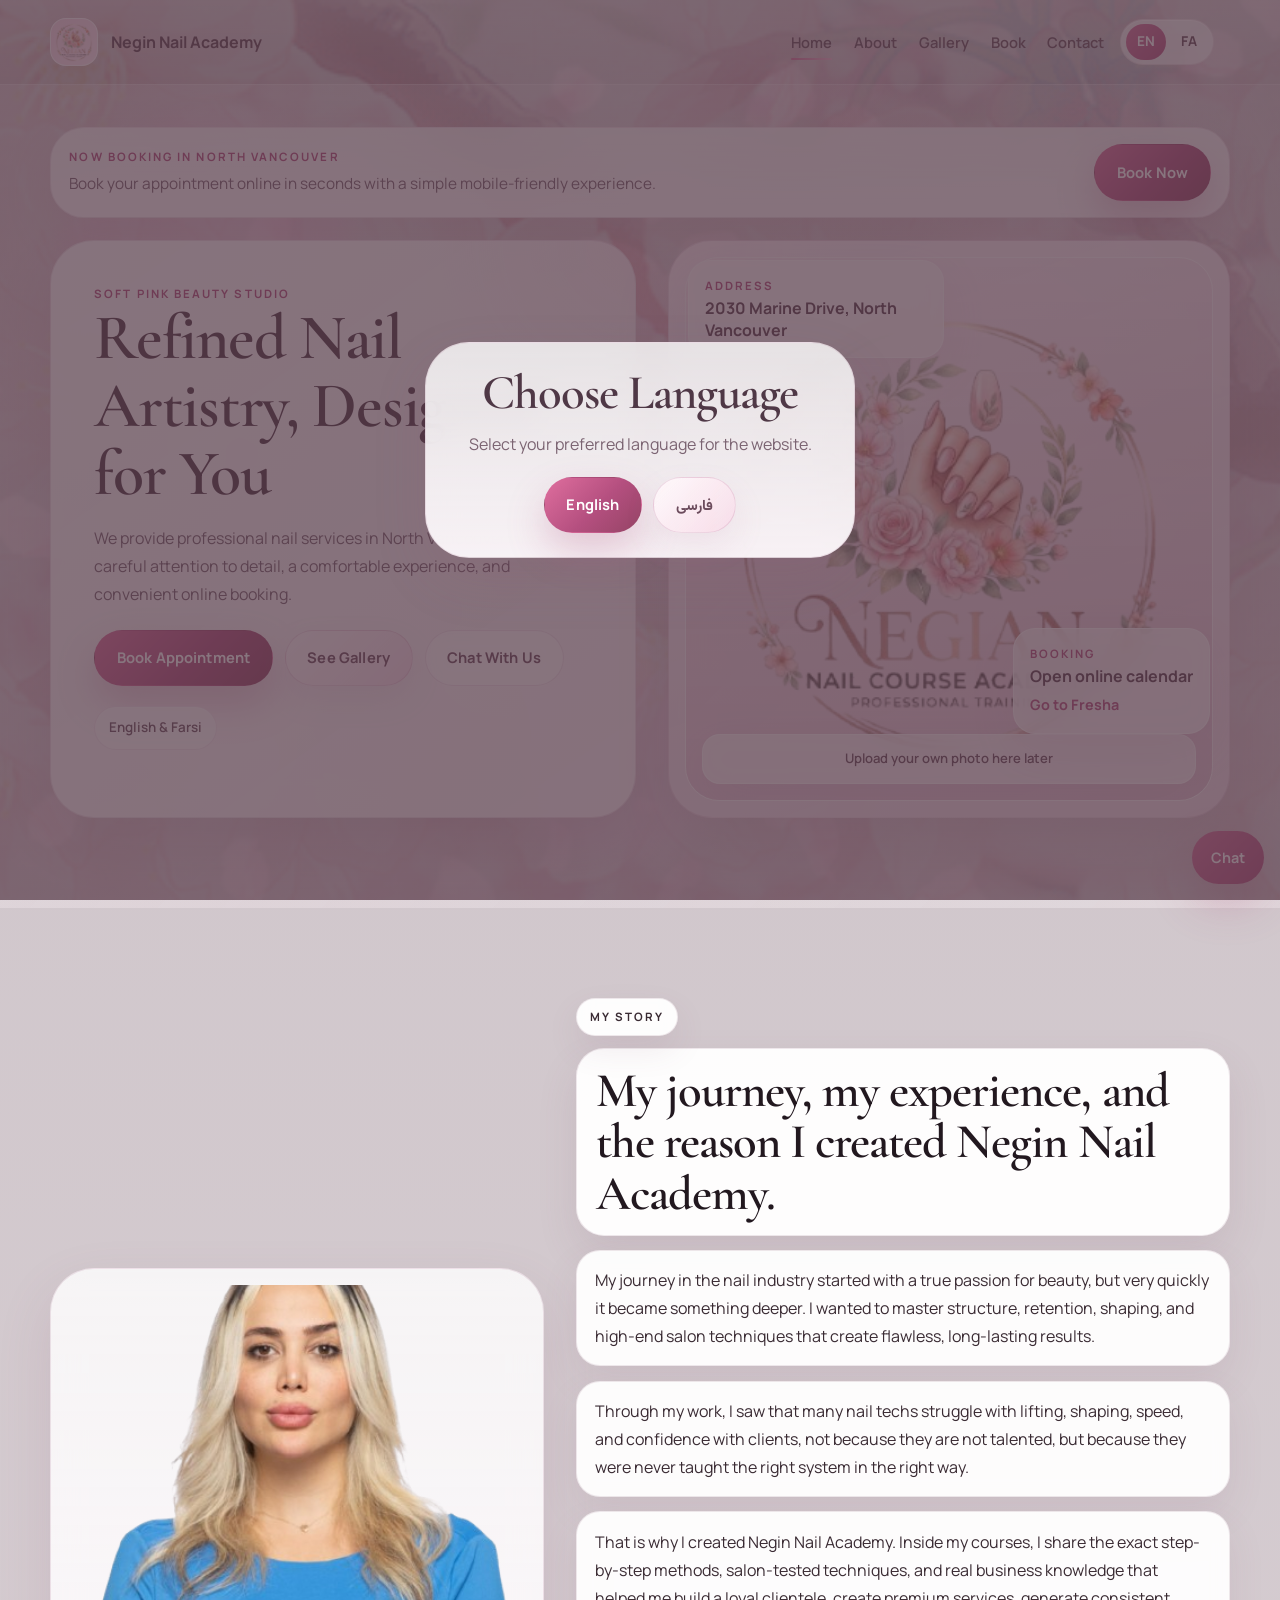
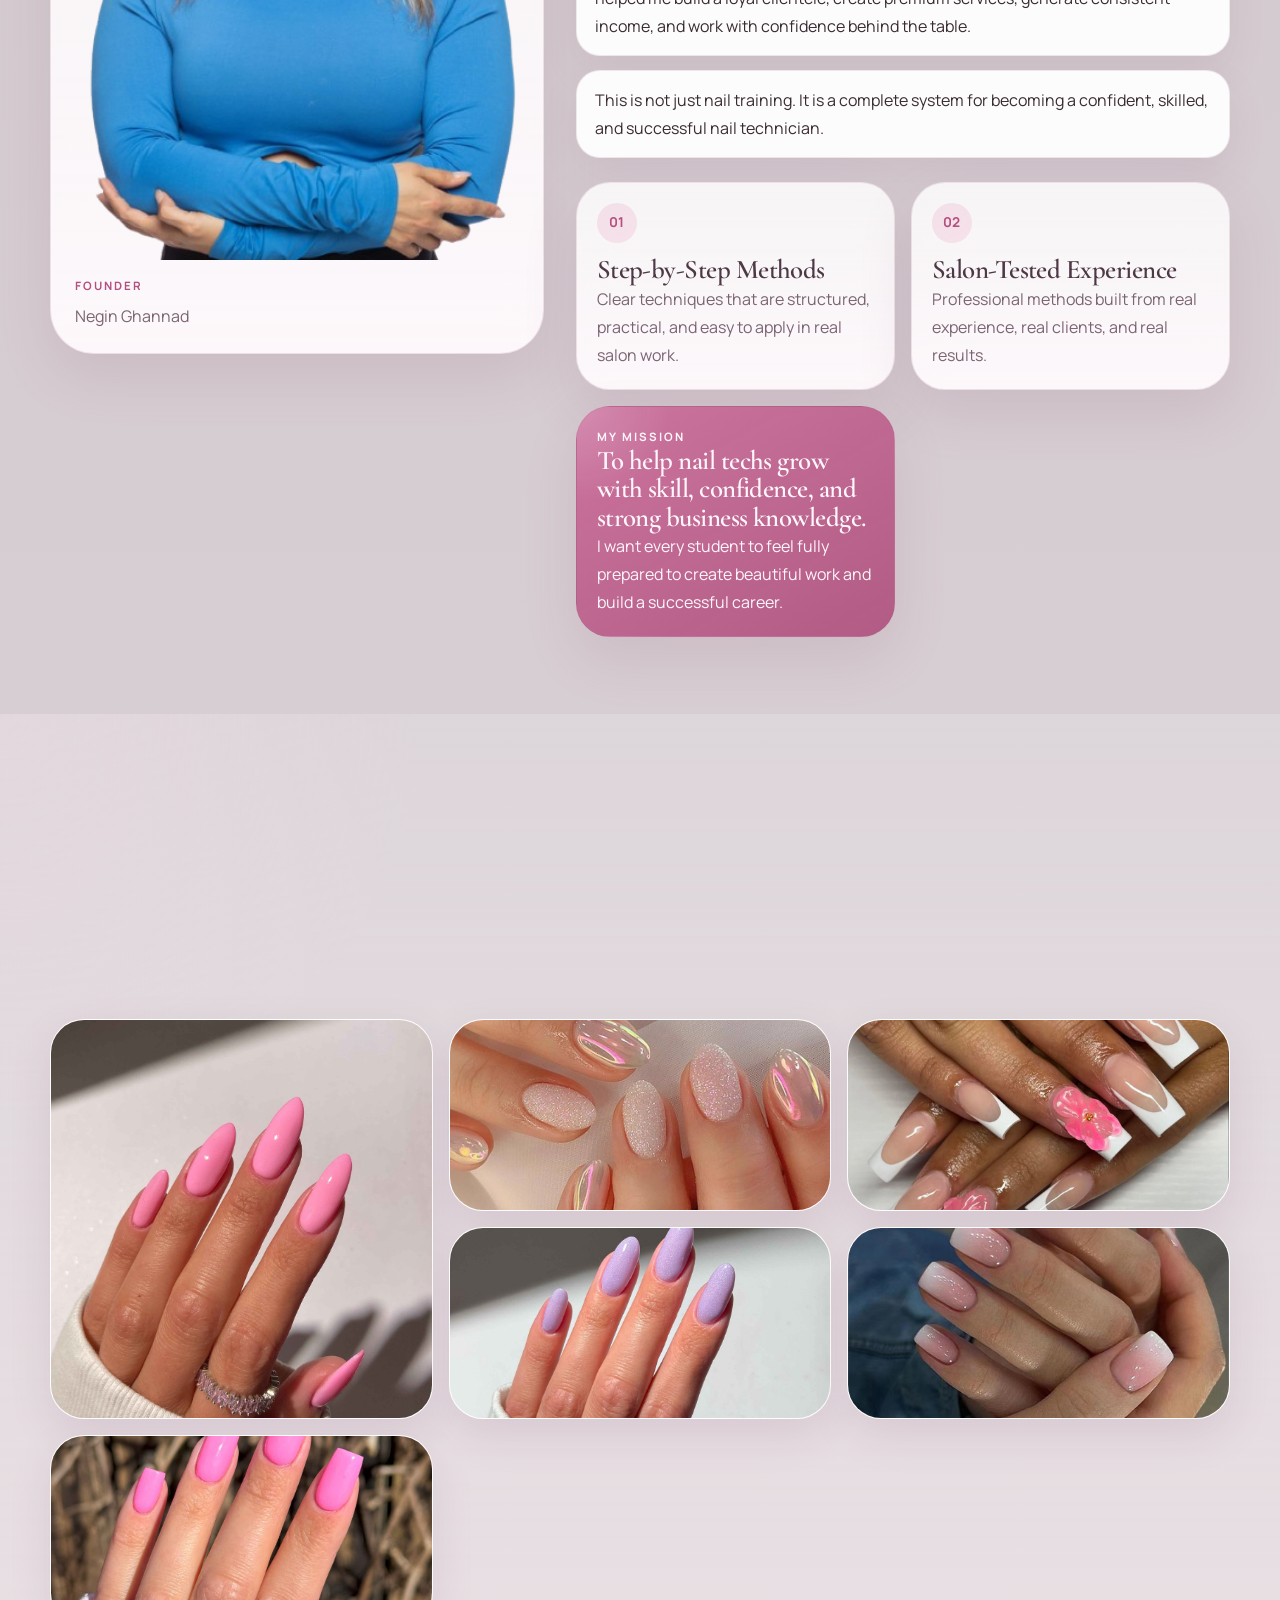
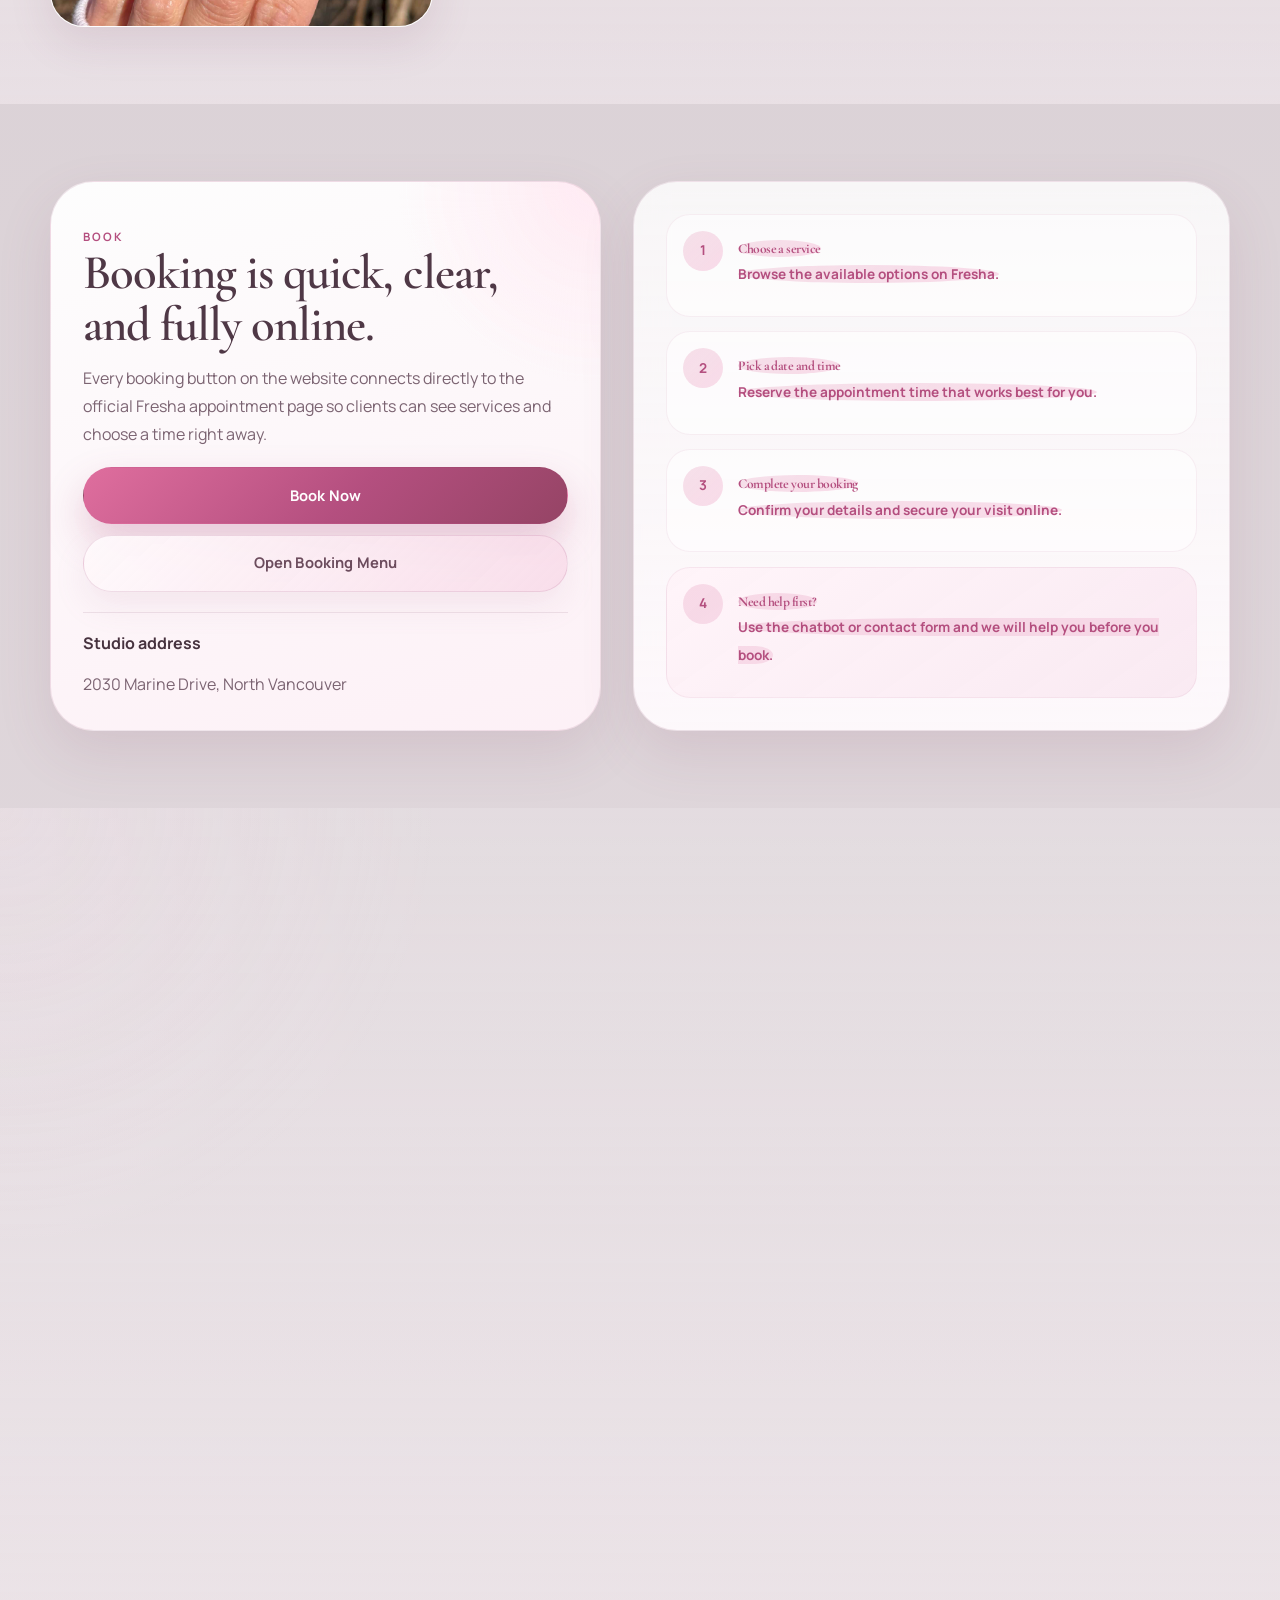
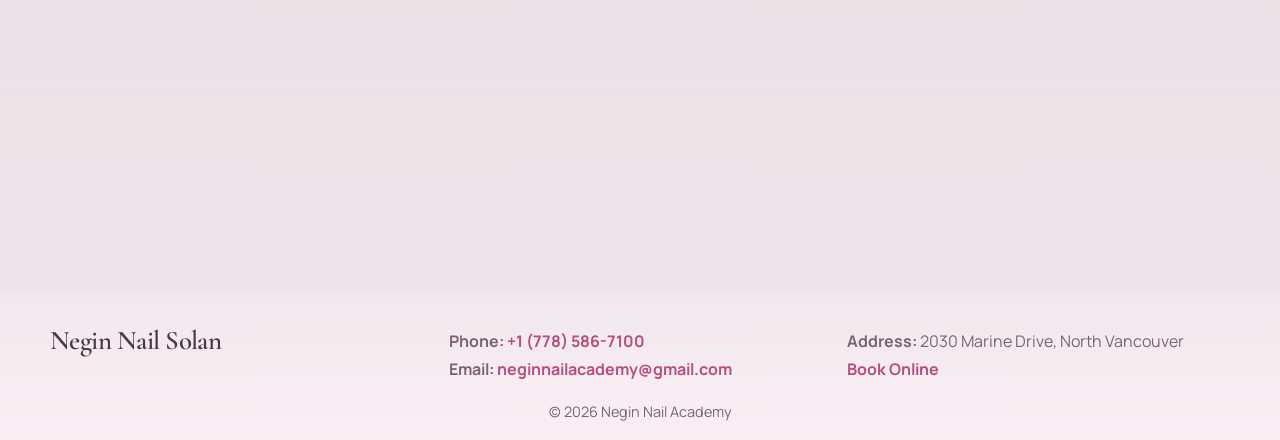
==== index.html @ 124faa85 "Initial website upload" ====
<!DOCTYPE html>
<html lang="en" dir="ltr">
<head>
  <meta charset="UTF-8">
  <meta name="viewport" content="width=device-width, initial-scale=1.0">
  <title>Negin Nail Academy | Nail Salon in North Vancouver</title>
  <meta name="description" content="Negin Nail Academy is a bilingual nail salon in North Vancouver offering nail appointments, online booking, gallery, contact details, and support in English and Farsi.">
  <meta name="keywords" content="Negin Nail Academy, Negin Nail Center, nail salon North Vancouver, nail salon Vancouver, nails North Vancouver, nail academy Vancouver, manicure North Vancouver, pedicure North Vancouver">
  <meta name="robots" content="index,follow,max-image-preview:large,max-snippet:-1,max-video-preview:-1">
  <meta name="author" content="Negin Nail Academy">
  <meta name="geo.region" content="CA-BC">
  <meta name="geo.placename" content="North Vancouver">
  <meta property="og:type" content="website">
  <meta property="og:title" content="Negin Nail Academy | Nail Salon in North Vancouver">
  <meta property="og:description" content="Modern bilingual nail appointments in North Vancouver with easy online booking, gallery previews, and direct contact.">
  <meta property="og:locale" content="en_CA">
  <meta property="og:site_name" content="Negin Nail Academy">
  <meta property="og:image" content="assets/images/logo.jpg">
  <meta property="og:image:alt" content="Negin Nail Academy logo">
  <meta name="twitter:card" content="summary_large_image">
  <meta name="twitter:title" content="Negin Nail Academy | Nail Salon in North Vancouver">
  <meta name="twitter:description" content="Book nail appointments at Negin Nail Academy in North Vancouver with bilingual English and Farsi support.">
  <meta name="twitter:image" content="assets/images/logo.jpg">
  <meta name="twitter:image:alt" content="Negin Nail Academy logo">
  <link rel="icon" href="assets/svg/logo-negin.svg" type="image/svg+xml">
  <link rel="apple-touch-icon" href="assets/images/logo.jpg">
  <link rel="alternate" hreflang="en" href="index.html">
  <link rel="alternate" hreflang="fa" href="index.html">
  <script type="application/ld+json">
    {
      "@context": "https://schema.org",
      "@graph": [
        {
          "@type": "Organization",
          "@id": "#organization",
          "name": "Negin Nail Academy",
          "alternateName": "Negin Nail Center",
          "url": "index.html",
          "logo": {
            "@type": "ImageObject",
            "url": "assets/images/logo.jpg"
          },
          "image": "assets/images/logo.jpg",
          "email": "neginnailacademy@gmail.com",
          "telephone": "+1-778-586-7100",
          "sameAs": [
            "https://www.fresha.com/a/negin-nail-center-north-vancouver-2030-marine-drive-brt5d7tx/all-offer?menu=true&share=true&pId=934444"
          ]
        },
        {
          "@type": "WebSite",
          "@id": "#website",
          "name": "Negin Nail Academy",
          "alternateName": "Negin Nail Center",
          "url": "index.html",
          "publisher": {
            "@id": "#organization"
          }
        },
        {
          "@type": "NailSalon",
          "@id": "#business",
          "name": "Negin Nail Academy",
          "alternateName": "Negin Nail Center",
          "description": "Bilingual nail salon in North Vancouver offering modern nail appointments, online booking, and support in English and Farsi.",
          "telephone": "+1-778-586-7100",
          "email": "neginnailacademy@gmail.com",
          "priceRange": "$$",
          "image": [
            "assets/images/logo.jpg",
            "assets/images/pink flower background.jpg"
          ],
          "logo": "assets/images/logo.jpg",
          "url": "index.html",
          "hasMap": "https://maps.google.com/?q=2030+Marine+Drive,+North+Vancouver",
          "sameAs": [
            "https://www.fresha.com/a/negin-nail-center-north-vancouver-2030-marine-drive-brt5d7tx/all-offer?menu=true&share=true&pId=934444"
          ],
          "address": {
            "@type": "PostalAddress",
            "streetAddress": "2030 Marine Drive",
            "addressLocality": "North Vancouver",
            "addressRegion": "BC",
            "addressCountry": "CA"
          },
          "areaServed": [
            "North Vancouver",
            "Vancouver",
            "West Vancouver"
          ],
          "availableLanguage": [
            "English",
            "Farsi"
          ]
        }
      ]
    }
  </script>
  <link rel="preconnect" href="https://fonts.googleapis.com">
  <link rel="preconnect" href="https://fonts.gstatic.com" crossorigin>
  <link href="https://fonts.googleapis.com/css2?family=Cormorant+Garamond:wght@500;600;700&family=Manrope:wght@400;500;600;700&family=Vazirmatn:wght@400;500;600;700&display=swap" rel="stylesheet">
  <link rel="stylesheet" href="css/style.css">
</head>
<body>
  <header class="site-header" id="top">
    <div class="container nav-wrap">
      <a class="brand" href="#home" aria-label="Negin Nail Academy Home">
        <img src="assets/images/logo no backgrouhd.png" alt="Negin Nail Academy logo" onerror="this.onerror=null;this.src='assets/svg/logo-negin.svg';">
        <span class="brand-text">Negin Nail Academy</span>
      </a>

      <button class="nav-toggle" type="button" aria-expanded="false" aria-controls="site-nav" aria-label="Toggle menu">
        <span></span><span></span><span></span>
      </button>

      <nav class="site-nav" id="site-nav" aria-label="Main navigation">
        <ul>
          <li><a href="#home"><span class="lang-en">Home</span><span class="lang-fa">خانه</span></a></li>
          <li><a href="#about"><span class="lang-en">About</span><span class="lang-fa">درباره ما</span></a></li>
          <li><a href="#gallery"><span class="lang-en">Gallery</span><span class="lang-fa">گالری</span></a></li>
          <li><a href="#book"><span class="lang-en">Book</span><span class="lang-fa">رزرو</span></a></li>
          <li><a href="#contact"><span class="lang-en">Contact</span><span class="lang-fa">تماس</span></a></li>
        </ul>
      </nav>

      <div class="lang-switcher" role="group" aria-label="Language switcher">
        <button class="lang-btn" type="button" data-lang-set="en">EN</button>
        <button class="lang-btn" type="button" data-lang-set="fa">FA</button>
      </div>
    </div>
  </header>

  <main>
    <section class="hero-section" id="home">
      <div class="hero-gif-bg" aria-hidden="true"></div>

      <div class="hero-ambient" aria-hidden="true">
        <span class="orb orb-1"></span>
        <span class="orb orb-2"></span>
        <span class="orb orb-3"></span>
      </div>

      <div class="container hero-shell">
        <div class="booking-banner reveal">
          <div>
            <p class="booking-banner-label"><span class="lang-en">Now Booking in North Vancouver</span><span class="lang-fa">اکنون نوبت دهی در نورث ونکوور</span></p>
            <p class="booking-banner-text"><span class="lang-en">Book your appointment online in seconds with a simple mobile-friendly experience.</span><span class="lang-fa">نوبت خود را خیلی سریع و با تجربه ای کاملا مناسب موبایل به صورت آنلاین رزرو کنید.</span></p>
          </div>
          <a class="btn btn-primary" href="https://www.fresha.com/a/negin-nail-center-north-vancouver-2030-marine-drive-brt5d7tx/all-offer?menu=true&share=true&pId=934444" target="_blank" rel="noopener"><span class="lang-en">Book Now</span><span class="lang-fa">رزرو نوبت</span></a>
        </div>

        <div class="hero-grid">
          <div class="hero-copy reveal">
            <p class="eyebrow"><span class="lang-en">Soft Pink Beauty Studio</span><span class="lang-fa">استودیوی زیبایی با تم صورتی</span></p>
            <h1>
             <span class="lang-en">Refined Nail Artistry, Designed for You</span>
            <span class="lang-fa">خدمات ظریف و حرفه‌ای ناخن، متناسب با سلیقه شما</span>
            </h1>
            <p class="hero-text">
              <span class="lang-en">We provide professional nail services in North Vancouver with careful attention to detail, a comfortable experience, and convenient online booking.</span>
<span class="lang-fa">ما در نورث ونکوور خدمات حرفه‌ای ناخن را با دقت بالا، تجربه‌ای راحت و رزرو آنلاین آسان ارائه می‌کنیم.</span>
            </p>

            <div class="hero-actions">
              <a class="btn btn-primary" href="https://www.fresha.com/a/negin-nail-center-north-vancouver-2030-marine-drive-brt5d7tx/all-offer?menu=true&share=true&pId=934444" target="_blank" rel="noopener"><span class="lang-en">Book Appointment</span><span class="lang-fa">رزرو نوبت</span></a>
              <a class="btn btn-secondary" href="#gallery"><span class="lang-en">See Gallery</span><span class="lang-fa">مشاهده گالری</span></a>
              <button class="btn btn-ghost" type="button" data-open-chatbot><span class="lang-en">Chat With Us</span><span class="lang-fa">گفتگو با دستیار</span></button>
            </div>

            <ul class="hero-pills">
              <li><span class="lang-en">English & Farsi</span><span class="lang-fa">فارسی و انگلیسی</span></li>
            </ul>
          </div>

          <div class="hero-visual reveal">
            <div class="hero-visual-frame">
              <img src="assets/images/logo no backgrouhd.png" alt="Studio background visual" onerror="this.onerror=null;this.src='assets/svg/gallery-placeholder-1.svg';">
              <div class="hero-visual-overlay"></div>
              <div class="hero-visual-badge">
                <span class="lang-en">Upload your own photo here later</span>
                <span class="lang-fa">بعدا می توانید عکس خودتان را اینجا قرار دهید</span>
              </div>
            </div>

            <div class="hero-floating-card hero-floating-card-top">
              <p class="mini-label"><span class="lang-en">Address</span><span class="lang-fa">آدرس</span></p>
              <strong>2030 Marine Drive, North Vancouver</strong>
            </div>

            <div class="hero-floating-card hero-floating-card-bottom">
              <p class="mini-label"><span class="lang-en">Booking</span><span class="lang-fa">رزرو</span></p>
              <strong><span class="lang-en">Open online calendar</span><span class="lang-fa">باز کردن تقویم آنلاین</span></strong>
              <a href="https://www.fresha.com/a/negin-nail-center-north-vancouver-2030-marine-drive-brt5d7tx/all-offer?menu=true&share=true&pId=934444" target="_blank" rel="noopener"><span class="lang-en">Go to Fresha</span><span class="lang-fa">ورود به Fresha</span></a>
            </div>
          </div>
        </div>
      </div>
    </section>

<section class="section" id="about">
  <div class="container about-grid">
    <div class="about-photo-card reveal">
      <div class="about-photo-shell">
        <img src="assets/images/about no background.png" alt="Owner portrait" onerror="this.onerror=null;this.src='assets/svg/founder-placeholder.svg';">
      </div>
      <div class="about-photo-copy">
        <p class="mini-label"><span class="lang-en">Founder</span><span class="lang-fa">بنیان‌گذار</span></p>
        <p><span class="lang-en">Negin Ghannad</span><span class="lang-fa">نگین قناد</span></p>
      </div>
    </div>

    <div class="about-content reveal">
      <p class="eyebrow"><span class="lang-en">My Story</span><span class="lang-fa">داستان من</span></p>

      <h2>
        <span class="lang-en">My journey, my experience, and the reason I created Negin Nail Academy.</span>
        <span class="lang-fa">مسیر من، تجربه من و دلیلی که باعث شد نگین نیل آکادمی را ایجاد کنم.</span>
      </h2>

      <p>
        <span class="lang-en">My journey in the nail industry started with a true passion for beauty, but very quickly it became something deeper. I wanted to master structure, retention, shaping, and high-end salon techniques that create flawless, long-lasting results.</span>
        <span class="lang-fa">مسیر من در دنیای ناخن با یک علاقه واقعی به زیبایی شروع شد، اما خیلی زود برای من به چیزی عمیق‌تر تبدیل شد. من می‌خواستم ساختار صحیح، ماندگاری، فرم‌دهی و تکنیک‌های حرفه‌ای سالن را به‌صورت کامل یاد بگیرم؛ تکنیک‌هایی که نتیجه‌ای بی‌نقص و ماندگار ایجاد می‌کنند.</span>
      </p>

      <p>
        <span class="lang-en">Through my work, I saw that many nail techs struggle with lifting, shaping, speed, and confidence with clients, not because they are not talented, but because they were never taught the right system in the right way.</span>
        <span class="lang-fa">در طول کارم دیدم که خیلی از نیل‌تک‌ها با مشکلاتی مثل لیفت شدن، فرم‌دهی، سرعت کار و اعتماد به نفس در برابر مشتری روبه‌رو هستند؛ نه به این خاطر که استعداد ندارند، بلکه چون سیستم درست را به شکل صحیح یاد نگرفته‌اند.</span>
      </p>

      <p>
        <span class="lang-en">That is why I created Negin Nail Academy. Inside my courses, I share the exact step-by-step methods, salon-tested techniques, and real business knowledge that helped me build a loyal clientele, create premium services, generate consistent income, and work with confidence behind the table.</span>
        <span class="lang-fa">به همین دلیل نگین نیل آکادمی را ایجاد کردم. در دوره‌های من، روش‌های دقیق و مرحله‌به‌مرحله، تکنیک‌های امتحان‌شده در سالن و دانش واقعی کسب‌وکار را آموزش می‌دهم؛ چیزهایی که به من کمک کرد مشتریان وفادار بسازم، خدمات حرفه‌ای و سطح بالا ارائه دهم، درآمدی پایدار داشته باشم و با اعتماد به نفس پشت میز کار کنم.</span>
      </p>

      <p>
        <span class="lang-en">This is not just nail training. It is a complete system for becoming a confident, skilled, and successful nail technician.</span>
        <span class="lang-fa">این فقط آموزش ناخن نیست. این یک سیستم کامل برای تبدیل شدن به یک نیل‌تک ماهر، با اعتماد به نفس و موفق است.</span>
      </p>

      <div class="about-feature-grid">
        <article class="about-feature-card">
          <span class="feature-number">01</span>
          <h3><span class="lang-en">Step-by-Step Methods</span><span class="lang-fa">آموزش مرحله‌به‌مرحله</span></h3>
          <p><span class="lang-en">Clear techniques that are structured, practical, and easy to apply in real salon work.</span><span class="lang-fa">تکنیک‌های واضح، کاربردی و ساختارمند که در کار واقعی سالن قابل اجرا هستند.</span></p>
        </article>

        <article class="about-feature-card">
          <span class="feature-number">02</span>
          <h3><span class="lang-en">Salon-Tested Experience</span><span class="lang-fa">تجربه واقعی سالن</span></h3>
          <p><span class="lang-en">Professional methods built from real experience, real clients, and real results.</span><span class="lang-fa">روش‌های حرفه‌ای برگرفته از تجربه واقعی، مشتریان واقعی و نتایج واقعی.</span></p>
        </article>

        <article class="about-feature-card about-feature-card-accent">
          <p class="feature-tag"><span class="lang-en">My Mission</span><span class="lang-fa">هدف من</span></p>
          <h3><span class="lang-en">To help nail techs grow with skill, confidence, and strong business knowledge.</span><span class="lang-fa">کمک به رشد نیل‌تک‌ها با مهارت، اعتماد به نفس و دانش قوی کسب‌وکار.</span></h3>
          <p><span class="lang-en">I want every student to feel fully prepared to create beautiful work and build a successful career.</span><span class="lang-fa">می‌خواهم هر هنرجو کاملاً آماده باشد تا کارهای زیبا خلق کند و یک مسیر حرفه‌ای موفق برای خودش بسازد.</span></p>
        </article>
      </div>
    </div>
  </div>
</section>

    <section class="section section-soft" id="gallery">
      <div class="container">
        <div class="section-head reveal">
          <p class="eyebrow"><span class="lang-en">Gallery</span><span class="lang-fa">گالری</span></p>
          <h2><span class="lang-en">A soft, modern preview of the brand and studio aesthetic.</span><span class="lang-fa">نمایی نرم و مدرن از حال و هوای برند و استایل مجموعه.</span></h2>
        </div>
        <div class="gallery-grid reveal" id="gallery-grid">
          <button class="gallery-tile lightbox-item tile-large" type="button" data-image="assets/svg/gallery-placeholder-1.svg" data-caption-en="Soft nude luxury set" data-caption-fa="ست لوکس نود و ظریف">
            <img src="assets/images/2.jpg" alt="Nail gallery preview one">
          </button>
          <button class="gallery-tile lightbox-item" type="button" data-image="assets/svg/gallery-placeholder-2.svg" data-caption-en="Editorial rose detail" data-caption-fa="جزئیات رز با حال و هوای ادیتوریال">
            <img src="assets/images/3.jpg" alt="Nail gallery preview two">
          </button>
          <button class="gallery-tile lightbox-item" type="button" data-image="assets/svg/gallery-placeholder-3.svg" data-caption-en="Glossy clean finish" data-caption-fa="فینیش براق و تمیز">
            <img src="assets/images/4.jpg" alt="Nail gallery preview three">
          </button>
          <button class="gallery-tile lightbox-item" type="button" data-image="assets/svg/gallery-placeholder-4.svg" data-caption-en="Modern blush tones" data-caption-fa="تون های مدرن و ملایم صورتی">
            <img src="assets/images/5.jpg" alt="Nail gallery preview four">
          </button>
          <button class="gallery-tile lightbox-item" type="button" data-image="assets/svg/gallery-placeholder-5.svg" data-caption-en="Soft texture and shine" data-caption-fa="بافت نرم و درخشش زیبا">
            <img src="assets/images/6.jpg" alt="Nail gallery preview five">
          </button>
          <button class="gallery-tile lightbox-item" type="button" data-image="assets/svg/gallery-placeholder-6.svg" data-caption-en="Elegant artistic mood" data-caption-fa="حال و هوای هنری و شیک">
            <img src="assets/images/cotton-candy-1.jpg" alt="Nail gallery preview six">
          </button>
        </div>
      </div>
    </section>

    <section class="section" id="book">
      <div class="container book-grid">
        <div class="booking-panel reveal">
          <p class="eyebrow"><span class="lang-en">Book</span><span class="lang-fa">رزرو</span></p>
          <h2><span class="lang-en">Booking is quick, clear, and fully online.</span><span class="lang-fa">رزرو نوبت سریع، واضح و کاملا آنلاین است.</span></h2>
          <p><span class="lang-en">Every booking button on the website connects directly to the official Fresha appointment page so clients can see services and choose a time right away.</span><span class="lang-fa">تمام دکمه های رزرو در وب سایت مستقیم به صفحه رسمی Fresha وصل هستند تا مشتری بتواند خدمات را ببیند و بلافاصله زمان مناسب را انتخاب کند.</span></p>

          <div class="booking-panel-actions">
            <a class="btn btn-primary wide" href="https://www.fresha.com/a/negin-nail-center-north-vancouver-2030-marine-drive-brt5d7tx/all-offer?menu=true&share=true&pId=934444" target="_blank" rel="noopener"><span class="lang-en">Book Now</span><span class="lang-fa">رزرو نوبت</span></a>
            <a class="btn btn-secondary wide" href="https://www.fresha.com/a/negin-nail-center-north-vancouver-2030-marine-drive-brt5d7tx/all-offer?menu=true&share=true&pId=934444" target="_blank" rel="noopener"><span class="lang-en">Open Booking Menu</span><span class="lang-fa">باز کردن منوی رزرو</span></a>
          </div>

          <div class="booking-note">
            <strong><span class="lang-en">Studio address</span><span class="lang-fa">آدرس مجموعه</span></strong>
            <p>2030 Marine Drive, North Vancouver</p>
          </div>
        </div>

        <div class="steps-card reveal">
          <article class="step-item">
            <span>1</span>
            <div>
              <h3><span class="lang-en">Choose a service</span><span class="lang-fa">خدمت را انتخاب کنید</span></h3>
              <p><span class="lang-en">Browse the available options on Fresha.</span><span class="lang-fa">خدمات موجود را در Fresha ببینید.</span></p>
            </div>
          </article>
          <article class="step-item">
            <span>2</span>
            <div>
              <h3><span class="lang-en">Pick a date and time</span><span class="lang-fa">تاریخ و زمان را انتخاب کنید</span></h3>
              <p><span class="lang-en">Reserve the appointment time that works best for you.</span><span class="lang-fa">زمانی را که برای شما مناسب تر است رزرو کنید.</span></p>
            </div>
          </article>
          <article class="step-item">
            <span>3</span>
            <div>
              <h3><span class="lang-en">Complete your booking</span><span class="lang-fa">رزرو را نهایی کنید</span></h3>
              <p><span class="lang-en">Confirm your details and secure your visit online.</span><span class="lang-fa">اطلاعات خود را تکمیل کنید و نوبت را آنلاین نهایی کنید.</span></p>
            </div>
          </article>
          <article class="step-item step-item-soft">
            <span>4</span>
            <div>
              <h3><span class="lang-en">Need help first?</span><span class="lang-fa">اول راهنمایی می خواهید؟</span></h3>
              <p><span class="lang-en">Use the chatbot or contact form and we will help you before you book.</span><span class="lang-fa">از چت بات یا فرم تماس استفاده کنید تا قبل از رزرو شما را راهنمایی کنیم.</span></p>
            </div>
          </article>
        </div>
      </div>
    </section>

    <section class="section section-soft" id="contact">
      <div class="container contact-layout">
        <div class="contact-copy reveal">
          <p class="eyebrow"><span class="lang-en">Contact</span><span class="lang-fa">تماس</span></p>
          <h2><span class="lang-en">Need help before booking? Start a ready-to-send email here.</span><span class="lang-fa">قبل از رزرو سوال دارید؟ از همین جا یک ایمیل آماده ارسال باز کنید.</span></h2>
          <p><span class="lang-en">Fill out the form and we will open a ready-made email draft with your details already filled in so it can send through Gmail, Outlook, or your mail app.</span><span class="lang-fa">فرم را کامل کنید تا یک پیش نویس ایمیل با تمام اطلاعات شما به صورت آماده باز شود و بتوانید آن را با Gmail، Outlook یا برنامه ایمیل خود ارسال کنید.</span></p>

          <div class="contact-cards">
            <article class="contact-card">
              <span><span class="lang-en">Phone</span><span class="lang-fa">تلفن</span></span>
              <a href="tel:+17785867100">+1 (778) 586-7100</a>
            </article>
            <article class="contact-card">
              <span><span class="lang-en">Email</span><span class="lang-fa">ایمیل</span></span>
              <a href="mailto:neginnailacademy@gmail.com">neginnailacademy@gmail.com</a>
            </article>
            <article class="contact-card">
              <span><span class="lang-en">Address</span><span class="lang-fa">آدرس</span></span>
              <p>2030 Marine Drive, North Vancouver</p>
            </article>
            <article class="contact-card">
              <span><span class="lang-en">Booking</span><span class="lang-fa">رزرو</span></span>
              <p><span class="lang-en">Online booking available through Fresha.</span><span class="lang-fa">رزرو آنلاین از طریق Fresha در دسترس است.</span></p>
            </article>
          </div>

          <div class="map-card">
            <div>
              <p class="mini-label"><span class="lang-en">Location</span><span class="lang-fa">موقعیت</span></p>
              <strong>2030 Marine Drive, North Vancouver</strong>
            </div>
            <div class="map-actions">
              <a class="btn btn-secondary" href="https://maps.google.com/?q=2030+Marine+Drive,+North+Vancouver" target="_blank" rel="noopener"><span class="lang-en">Open Map</span><span class="lang-fa">باز کردن نقشه</span></a>
              <a class="btn btn-primary" href="https://www.fresha.com/a/negin-nail-center-north-vancouver-2030-marine-drive-brt5d7tx/all-offer?menu=true&share=true&pId=934444" target="_blank" rel="noopener"><span class="lang-en">Book Now</span><span class="lang-fa">رزرو نوبت</span></a>
            </div>
          </div>
        </div>

        <form id="contact-form" class="contact-form reveal" action="#contact" method="post" novalidate>
          <h3><span class="lang-en">Send a Message</span><span class="lang-fa">ارسال پیام</span></h3>
          <p class="form-intro"><span class="lang-en">Ask about booking, services, or appointment changes.</span><span class="lang-fa">درباره رزرو، خدمات یا تغییر نوبت سوال بپرسید.</span></p>
          <p class="form-note"><span class="lang-en">Press the button and a pre-filled email draft opens instantly.</span><span class="lang-fa">روی دکمه بزنید تا پیش نویس ایمیل به صورت آماده باز شود.</span></p>

          <label for="name"><span class="lang-en">Full Name</span><span class="lang-fa">نام و نام خانوادگی</span></label>
          <input type="text" id="name" name="name" placeholder="Your name" required>

          <label for="email"><span class="lang-en">Email</span><span class="lang-fa">ایمیل</span></label>
          <input type="email" id="email" name="email" placeholder="you@example.com" required>

          <label for="phone"><span class="lang-en">Phone Number</span><span class="lang-fa">شماره تلفن</span></label>
          <input type="text" id="phone" name="phone" placeholder="(778) 000-0000">

          <label for="topic"><span class="lang-en">Topic</span><span class="lang-fa">موضوع</span></label>
          <select id="topic" name="topic" required>
            <option value="">Select</option>
            <option value="booking">Booking Question</option>
            <option value="service">Service Details</option>
            <option value="change">Appointment Change</option>
          </select>

          <label for="message"><span class="lang-en">Message</span><span class="lang-fa">پیام</span></label>
          <textarea id="message" name="message" rows="5" placeholder="Tell us how we can help" required></textarea>

          <button class="btn btn-primary wide" id="contact-submit" type="submit"><span class="lang-en">Open Email Draft</span><span class="lang-fa">باز کردن پیش نویس ایمیل</span></button>
          <p class="form-status" role="status" aria-live="polite"></p>
        </form>
      </div>
    </section>
  </main>

  <div class="lightbox" id="lightbox" aria-hidden="true">
    <button class="lightbox-close" type="button" aria-label="Close image">&times;</button>
    <figure class="lightbox-figure">
      <img id="lightbox-image" src="" alt="Expanded gallery image">
      <figcaption id="lightbox-caption"></figcaption>
    </figure>
  </div>

  <footer class="site-footer">
    <div class="container footer-grid">
      <div>
        <h3>Negin Nail Solan</h3>
       
      </div>
      <div>
        <p><strong><span class="lang-en">Phone:</span><span class="lang-fa">تلفن:</span></strong> <a href="tel:+17785867100">+1 (778) 586-7100</a></p>
        <p><strong><span class="lang-en">Email:</span><span class="lang-fa">ایمیل:</span></strong> <a href="mailto:neginnailacademy@gmail.com">neginnailacademy@gmail.com</a></p>
      </div>
      <div>
        <p><strong><span class="lang-en">Address:</span><span class="lang-fa">آدرس:</span></strong> 2030 Marine Drive, North Vancouver</p>
        <p><a href="https://www.fresha.com/a/negin-nail-center-north-vancouver-2030-marine-drive-brt5d7tx/all-offer?menu=true&share=true&pId=934444" target="_blank" rel="noopener"><span class="lang-en">Book Online</span><span class="lang-fa">رزرو آنلاین</span></a></p>
      </div>
    </div>
    <p class="copyright">&copy; <span data-year></span> Negin Nail Academy</p>
  </footer>

  <div class="language-modal" id="language-modal" aria-hidden="true">
    <div class="language-box">
      <h2><span class="lang-en">Choose Language</span><span class="lang-fa">انتخاب زبان</span></h2>
      <p><span class="lang-en">Select your preferred language for the website.</span><span class="lang-fa">لطفا زبان مورد نظر خود را برای وب سایت انتخاب کنید.</span></p>
      <div class="language-actions">
        <button class="btn btn-primary" type="button" data-lang-choice="en">English</button>
        <button class="btn btn-secondary" type="button" data-lang-choice="fa">فارسی</button>
      </div>
    </div>
  </div>

  <section class="chatbot" id="chatbot" aria-label="Assistant chatbot">
    <button class="chatbot-toggle" id="chatbot-toggle" type="button" aria-expanded="false">
      <span class="lang-en">Chat</span><span class="lang-fa">چت</span>
    </button>

    <div class="chatbot-panel" id="chatbot-panel" aria-hidden="true">
      <div class="chatbot-head">
        <div>
          <h3><span class="lang-en">Negin Assistant</span><span class="lang-fa">دستیار نگین</span></h3>
          <p><span class="lang-en">Ask about booking, location, services, or contact.</span><span class="lang-fa">درباره رزرو، موقعیت، خدمات یا تماس سوال بپرسید.</span></p>
        </div>
        <div class="chatbot-head-actions">
          <button id="chatbot-sound" class="icon-btn" type="button" data-muted="false" aria-label="Mute or unmute sound"><span class="sound-on">🔊</span><span class="sound-off">🔇</span></button>
          <button id="chatbot-close" class="icon-btn" type="button" aria-label="Close chatbot">&times;</button>
        </div>
      </div>

      <div class="chatbot-messages" id="chatbot-messages"></div>
      <div class="chatbot-suggestions" id="chatbot-suggestions"></div>

      <form class="chatbot-form" id="chatbot-form">
        <label class="sr-only" for="chatbot-input">Chat message</label>
        <input id="chatbot-input" type="text" autocomplete="off" placeholder="Ask a question...">
        <button class="btn btn-primary chatbot-send" id="chatbot-send" type="submit"><span class="lang-en">Send</span><span class="lang-fa">ارسال</span></button>
      </form>
    </div>
  </section>

  <script src="js/main.js"></script>
</body>
</html>
---- css/style.css ----
:root {
  --bg: #fff7fb;
  --bg-soft: #fffafd;
  --surface: rgba(255, 255, 255, 0.72);
  --surface-strong: rgba(255, 255, 255, 0.92);
  --ink: #47333f;
  --muted: #7b6472;
  --line: rgba(137, 95, 118, 0.14);
  --line-strong: rgba(137, 95, 118, 0.22);
  --primary: #d8709d;
  --primary-deep: #b44f7f;
  --primary-soft: #f7d7e6;
  --primary-pale: #fdeef5;
  --rose: #f3bfd5;
  --pink-cloud: #ffe8f2;
  --lavender-blush: #f8f0fb;
  --white: #ffffff;

  --font-heading: "Cormorant Garamond", Georgia, serif;
  --font-body: "Manrope", "Vazirmatn", "Segoe UI", sans-serif;
  --font-fa: "Vazirmatn", "Tahoma", sans-serif;

  --radius-sm: 16px;
  --radius-md: 24px;
  --radius-lg: 34px;
  --radius-xl: 44px;

  --shadow-soft: 0 16px 46px rgba(168, 111, 146, 0.1);
  --shadow-card: 0 20px 56px rgba(164, 109, 142, 0.13);
  --shadow-strong: 0 28px 80px rgba(143, 88, 121, 0.18);

  --transition: 240ms ease;
  --container: min(100% - 2rem, 1180px);
  --header-h: 84px;
}

* {
  box-sizing: border-box;
  margin: 0;
  padding: 0;
}

html {
  scroll-behavior: smooth;
}

body {
  min-height: 100vh;
  color: var(--ink);
  font-family: var(--font-body);
  font-size: 16px;
  line-height: 1.75;
  overflow-x: hidden;
  position: relative;
  background:
    linear-gradient(180deg, rgba(76, 41, 59, 0.28), rgba(104, 57, 81, 0.18)),
    url("../assets/images/background.gif") center 18% / cover fixed no-repeat;
}

body::before {
  content: "";
  position: fixed;
  inset: 0;
  pointer-events: none;
  z-index: 0;
  background: url("../assets/images/background\ 2.gif") center 10% / cover no-repeat;
  opacity: 0.24;
}

body::after {
  content: "";
  position: fixed;
  inset: 0;
  pointer-events: none;
  z-index: 0;
  background:
    linear-gradient(180deg, rgba(255, 246, 250, 0.40), rgba(247, 232, 240, 0.56)),
    radial-gradient(circle at 50% 12%, rgba(255, 233, 242, 0.12), transparent 28%),
    radial-gradient(circle at 85% 18%, rgba(248, 221, 236, 0.10), transparent 22%),
    radial-gradient(circle at 50% 100%, rgba(114, 57, 86, 0.22), transparent 38%);
}

.site-header,
main,
.site-footer,
.chatbot,
.language-modal,
.lightbox {
  position: relative;
  z-index: 1;
}

a {
  color: inherit;
  text-decoration: none;
}

img {
  display: block;
  width: 100%;
}

button,
input,
select,
textarea {
  font: inherit;
}

ul {
  list-style: none;
}

main {
  padding-top: var(--header-h);
}

section[id] {
  scroll-margin-top: calc(var(--header-h) + 1rem);
}

.container {
  width: var(--container);
  margin-inline: auto;
}

.section {
  padding: clamp(3.5rem, 6vw, 5.6rem) 0;
}

.section-soft {
  background:
    linear-gradient(180deg, rgba(255, 255, 255, 0.16), rgba(255, 246, 251, 0.38)),
    radial-gradient(circle at top left, rgba(248, 221, 236, 0.18), transparent 26%);
}

.eyebrow,
.booking-banner-label,
.mini-label,
.feature-tag {
  text-transform: uppercase;
  letter-spacing: 0.18em;
  font-size: 0.72rem;
  font-weight: 700;
  color: var(--primary-deep);
}

h1,
h2,
h3 {
  color: #4f3846;
  font-family: var(--font-heading);
  font-weight: 600;
  letter-spacing: -0.02em;
  line-height: 1.06;
}

h1 {
  font-size: clamp(2.35rem, 5vw, 4.25rem);
}

h2 {
  font-size: clamp(1.85rem, 3.8vw, 3.1rem);
}

h3 {
  font-size: clamp(1.22rem, 2.1vw, 1.7rem);
}

p {
  color: var(--muted);
}

.lang-fa {
  display: none;
}

html[lang="fa"] body {
  font-family: var(--font-fa);
}

html[lang="fa"] h1,
html[lang="fa"] h2,
html[lang="fa"] h3 {
  font-family: var(--font-fa);
  line-height: 1.55;
  letter-spacing: 0;
}

html[lang="fa"] .lang-fa {
  display: inline;
}

html[lang="fa"] .lang-en {
  display: none;
}

html[lang="en"] .lang-en {
  display: inline;
}

html[lang="en"] .lang-fa {
  display: none;
}

.sr-only {
  position: absolute;
  width: 1px;
  height: 1px;
  padding: 0;
  margin: -1px;
  overflow: hidden;
  clip: rect(0, 0, 0, 0);
  border: 0;
}

.site-header {
  position: fixed;
  inset: 0 0 auto;
  z-index: 300;
  border-bottom: 1px solid transparent;
  background: linear-gradient(180deg, rgba(255, 250, 252, 0.28), rgba(255, 250, 252, 0.08));
  transition: background var(--transition), box-shadow var(--transition), border-color var(--transition);
}

.site-header.scrolled {
  background: linear-gradient(180deg, rgba(255, 252, 254, 0.82), rgba(255, 247, 251, 0.72));
  border-bottom-color: rgba(151, 97, 124, 0.16);
  box-shadow: 0 18px 42px rgba(139, 87, 116, 0.12);
  backdrop-filter: blur(20px);
}

.nav-wrap {
  min-height: var(--header-h);
  display: grid;
  grid-template-columns: auto 1fr auto auto;
  align-items: center;
  gap: 1rem;
}

.brand {
  min-width: 0;
  display: inline-flex;
  align-items: center;
  gap: 0.8rem;
}

.brand img {
  width: 48px;
  height: 48px;
  object-fit: cover;
  border-radius: 16px;
  border: 1px solid rgba(255, 255, 255, 0.8);
  box-shadow: 0 10px 24px rgba(174, 113, 145, 0.16);
  background: linear-gradient(135deg, var(--primary-soft), var(--pink-cloud));
}

.brand-text {
  color: #5e4451;
  font-size: 1rem;
  font-weight: 700;
  white-space: nowrap;
}

.site-nav {
  justify-self: end;
}

.site-nav ul {
  display: flex;
  align-items: center;
  gap: clamp(0.8rem, 1.7vw, 1.4rem);
}

.site-nav a {
  position: relative;
  padding: 0.18rem 0;
  color: #664d5b;
  font-size: 0.92rem;
  font-weight: 600;
}

.site-nav a::after {
  content: "";
  position: absolute;
  left: 0;
  right: 0;
  bottom: -0.35rem;
  height: 2px;
  border-radius: 999px;
  background: linear-gradient(90deg, var(--primary), #efb7cf);
  transform: scaleX(0);
  transform-origin: center;
  transition: transform var(--transition);
}

.site-nav a:hover::after,
.site-nav a.active::after {
  transform: scaleX(1);
}

.lang-switcher {
  display: inline-flex;
  gap: 0.25rem;
  padding: 0.28rem;
  border: 1px solid rgba(157, 105, 130, 0.14);
  border-radius: 999px;
  background: rgba(255, 255, 255, 0.74);
  box-shadow: inset 0 1px 0 rgba(255, 255, 255, 0.72);
}

.lang-btn,
.nav-toggle,
.icon-btn,
.chat-suggestion,
.gallery-tile,
.lightbox-close {
  -webkit-tap-highlight-color: transparent;
}

.lang-btn {
  border: 0;
  background: transparent;
  color: #654a58;
  padding: 0.38rem 0.7rem;
  border-radius: 999px;
  font-size: 0.85rem;
  font-weight: 700;
  cursor: pointer;
  transition: background var(--transition), color var(--transition), transform var(--transition);
}

.lang-btn.active,
.lang-btn:hover {
  background: linear-gradient(135deg, var(--primary), var(--primary-deep));
  color: var(--white);
}

.nav-toggle {
  display: none;
  width: 44px;
  height: 44px;
  border: 1px solid var(--line);
  border-radius: 50%;
  background: rgba(255, 255, 255, 0.72);
  flex-direction: column;
  align-items: center;
  justify-content: center;
  gap: 4px;
  cursor: pointer;
}

.nav-toggle span {
  width: 18px;
  height: 2px;
  border-radius: 999px;
  background: #654a58;
  transition: transform var(--transition), opacity var(--transition);
}

body.nav-open .nav-toggle span:nth-child(1) {
  transform: translateY(6px) rotate(45deg);
}

body.nav-open .nav-toggle span:nth-child(2) {
  opacity: 0;
}

body.nav-open .nav-toggle span:nth-child(3) {
  transform: translateY(-6px) rotate(-45deg);
}

.btn {
  display: inline-flex;
  align-items: center;
  justify-content: center;
  gap: 0.45rem;
  border: 1px solid transparent;
  border-radius: 999px;
  padding: 0.9rem 1.35rem;
  font-size: 0.92rem;
  font-weight: 700;
  letter-spacing: 0.01em;
  cursor: pointer;
  transition: transform var(--transition), box-shadow var(--transition), background var(--transition), color var(--transition), border-color var(--transition);
}

.btn:hover {
  transform: translateY(-2px);
}

.btn-primary {
  color: var(--white);
  background: linear-gradient(135deg, #df6e9e, #b44f7f 55%, #954465);
  box-shadow: 0 18px 38px rgba(172, 82, 124, 0.28);
}

.btn-secondary {
  color: #6c4c5d;
  background: linear-gradient(135deg, rgba(255, 250, 252, 0.96), rgba(247, 215, 230, 0.78));
  border-color: rgba(182, 121, 154, 0.22);
  box-shadow: 0 14px 32px rgba(183, 124, 154, 0.12);
}

.btn-ghost {
  color: #6c4c5d;
  background: rgba(255, 255, 255, 0.58);
  border-color: rgba(182, 121, 154, 0.18);
  backdrop-filter: blur(12px);
}

.wide {
  width: 100%;
}

.hero-section {
  position: relative;
  overflow: hidden;
  isolation: isolate;
  padding: clamp(1.7rem, 4vw, 2.7rem) 0 clamp(3.7rem, 7vw, 5.8rem);
  background: transparent;
}

.hero-gif-bg {
  position: absolute;
  inset: 0;
  background:
    radial-gradient(circle at 18% 18%, rgba(255, 238, 245, 0.26), transparent 24%),
    radial-gradient(circle at 82% 20%, rgba(255, 230, 239, 0.18), transparent 22%),
    linear-gradient(180deg, rgba(255, 250, 252, 0.10), rgba(255, 244, 248, 0.18));
  opacity: 1;
  z-index: 0;
  pointer-events: none;
}

.hero-section::after {
  content: "";
  position: absolute;
  inset: 0;
  background:
    linear-gradient(
      135deg,
      rgba(255, 247, 250, 0.20),
      rgba(255, 241, 247, 0.12),
      rgba(255, 250, 252, 0.18)
    );
  z-index: 0;
  pointer-events: none;
}

.hero-shell {
  position: relative;
  z-index: 1;
}

.hero-ambient {
  position: absolute;
  inset: 0;
  overflow: hidden;
  pointer-events: none;
  z-index: 1;
}

.orb {
  position: absolute;
  border-radius: 50%;
  filter: blur(14px);
  opacity: 0.7;
}

.orb-1 {
  width: 18rem;
  height: 18rem;
  top: 2rem;
  left: 5%;
  background: rgba(247, 185, 217, 0.42);
  animation: floatA 16s ease-in-out infinite alternate;
}

.orb-2 {
  width: 16rem;
  height: 16rem;
  top: 10rem;
  right: 12%;
  background: rgba(255, 230, 240, 0.9);
  animation: floatB 14s ease-in-out infinite alternate;
}

.orb-3 {
  width: 13rem;
  height: 13rem;
  bottom: 3rem;
  left: 40%;
  background: rgba(240, 205, 227, 0.52);
  animation: floatC 18s ease-in-out infinite alternate;
}

.booking-banner,
.hero-copy,
.hero-visual,
.about-photo-card,
.about-feature-card,
.booking-panel,
.steps-card,
.contact-card,
.contact-form,
.map-card,
.language-box,
.redirect-card {
  border: 1px solid rgba(163, 109, 136, 0.16);
  background: linear-gradient(180deg, rgba(255, 255, 255, 0.80), rgba(255, 250, 253, 0.94));
  box-shadow: 0 22px 54px rgba(139, 86, 115, 0.14);
  backdrop-filter: blur(16px);
}

.booking-banner {
  display: flex;
  align-items: center;
  justify-content: space-between;
  gap: 1rem;
  padding: 1rem 1.15rem;
  border-radius: var(--radius-lg);
  margin-bottom: 1.4rem;
  box-shadow: 0 18px 50px rgba(145, 89, 119, 0.12);
}

.booking-banner-text {
  margin-top: 0.25rem;
  font-size: 0.96rem;
}

.hero-grid {
  display: grid;
  grid-template-columns: minmax(0, 1fr) minmax(320px, 0.96fr);
  gap: clamp(1.15rem, 3vw, 2rem);
  align-items: stretch;
}

.hero-copy {
  border-radius: var(--radius-xl);
  padding: clamp(1.5rem, 4vw, 2.7rem);
  background:
    radial-gradient(circle at top right, rgba(247, 215, 230, 0.34), transparent 24%),
    linear-gradient(145deg, rgba(255, 255, 255, 0.92), rgba(255, 247, 251, 0.90));
}

.hero-text {
  margin-top: 1rem;
  max-width: 62ch;
  font-size: 1rem;
}

.hero-actions {
  margin-top: 1.35rem;
  display: flex;
  flex-wrap: wrap;
  gap: 0.75rem;
}

.hero-pills {
  display: flex;
  flex-wrap: wrap;
  gap: 0.65rem;
  margin-top: 1.25rem;
}

.hero-pills li {
  padding: 0.58rem 0.88rem;
  border: 1px solid rgba(198, 138, 171, 0.16);
  border-radius: 999px;
  background: rgba(255, 255, 255, 0.76);
  color: #6b5160;
  font-size: 0.84rem;
  font-weight: 600;
  box-shadow: inset 0 1px 0 rgba(255, 255, 255, 0.65);
}

.hero-visual {
  position: relative;
  overflow: hidden;
  border-radius: var(--radius-xl);
  padding: 1rem;
  min-height: 36rem;
  background:
    radial-gradient(circle at top left, rgba(255, 235, 244, 0.62), transparent 20%),
    linear-gradient(160deg, rgba(252, 241, 247, 0.95), rgba(244, 225, 235, 0.90));
}

.hero-visual-frame {
  position: relative;
  height: 100%;
  min-height: 34rem;
  overflow: hidden;
  border-radius: calc(var(--radius-xl) - 10px);
  border: 1px solid rgba(255, 255, 255, 0.78);
}

.hero-visual-frame img {
  position: absolute;
  inset: 0;
  width: 100%;
  height: 100%;
  object-fit: cover;
}

.hero-visual-overlay {
  position: absolute;
  inset: 0;
  background:
    linear-gradient(180deg, rgba(255, 255, 255, 0.02), rgba(180, 98, 136, 0.14)),
    radial-gradient(circle at 30% 20%, rgba(255, 255, 255, 0.28), transparent 20%),
    linear-gradient(135deg, rgba(255, 224, 237, 0.16), rgba(183, 111, 145, 0.08));
}

.hero-visual-badge,
.hero-floating-card {
  position: absolute;
  z-index: 2;
  border: 1px solid rgba(255, 255, 255, 0.68);
  background: rgba(255, 251, 253, 0.72);
  box-shadow: var(--shadow-soft);
  backdrop-filter: blur(14px);
}

.hero-visual-badge {
  left: 1rem;
  right: 1rem;
  bottom: 1rem;
  padding: 0.8rem 0.95rem;
  border-radius: 18px;
  text-align: center;
  color: #694d5d;
  font-size: 0.82rem;
  font-weight: 600;
}

.hero-floating-card {
  max-width: 16rem;
  border-radius: 22px;
  padding: 0.95rem 1rem;
}

.hero-floating-card strong,
.map-card strong {
  display: block;
  color: #5a3f4f;
  font-size: 1rem;
  line-height: 1.4;
}

.hero-floating-card a {
  display: inline-block;
  margin-top: 0.3rem;
  color: var(--primary-deep);
  font-size: 0.9rem;
  font-weight: 700;
}

.hero-floating-card-top {
  top: 1.2rem;
  left: 1.2rem;
}

.hero-floating-card-bottom {
  right: 1.2rem;
  bottom: 5.2rem;
}

.section-head {
  max-width: 56rem;
  margin-bottom: 1.75rem;
}

.section-head p:last-child,
.about-content p + p {
  margin-top: 0.9rem;
}

.about-grid {
  display: grid;
  grid-template-columns: minmax(320px, 0.86fr) minmax(0, 1.14fr);
  gap: clamp(1.2rem, 3vw, 2rem);
  align-items: center;
}

.about-photo-card {
  border-radius: var(--radius-xl);
  padding: 1rem;
}

.about-photo-shell {
  overflow: hidden;
  border-radius: calc(var(--radius-xl) - 10px);
  aspect-ratio: 4 / 5;
}

.about-photo-shell img {
  height: 100%;
  object-fit: cover;
}

.about-photo-copy {
  padding: 1rem 0.5rem 0.4rem;
}

.about-photo-copy p:last-child {
  margin-top: 0.4rem;
}

.about-content {
  max-width: 100%;
}

.about-feature-grid {
  display: grid;
  grid-template-columns: repeat(2, minmax(0, 1fr));
  gap: 1rem;
  margin-top: 1.5rem;
}

.about-feature-card {
  border-radius: var(--radius-lg);
  padding: 1.25rem;
}

.about-feature-card-accent {
  background:
    radial-gradient(circle at top left, rgba(255, 255, 255, 0.18), transparent 24%),
    linear-gradient(150deg, rgba(203, 112, 156, 0.96), rgba(175, 84, 127, 0.94));
}

.about-feature-card-accent h3,
.about-feature-card-accent p,
.about-feature-card-accent .feature-tag {
  color: #fff6fb;
}

.feature-number {
  display: inline-flex;
  align-items: center;
  justify-content: center;
  width: 40px;
  height: 40px;
  margin-bottom: 0.8rem;
  border-radius: 50%;
  background: linear-gradient(135deg, rgba(216, 112, 157, 0.16), rgba(243, 191, 213, 0.38));
  color: var(--primary-deep);
  font-size: 0.85rem;
  font-weight: 700;
}

.gallery-grid {
  display: grid;
  grid-template-columns: repeat(3, minmax(0, 1fr));
  grid-auto-rows: 12rem;
  gap: 1rem;
}

.gallery-tile {
  border: 0;
  padding: 0;
  overflow: hidden;
  border-radius: var(--radius-lg);
  cursor: zoom-in;
  box-shadow: 0 16px 42px rgba(138, 88, 116, 0.14);
  background: rgba(255, 255, 255, 0.86);
  border: 1px solid rgba(255, 255, 255, 0.55);
  transition: transform 320ms ease, box-shadow 320ms ease;
}

.gallery-tile img {
  height: 100%;
  object-fit: cover;
  transition: transform 320ms ease, filter 320ms ease;
}

.gallery-tile:hover img {
  transform: scale(1.05);
  filter: saturate(1.08);
}

.gallery-tile:hover {
  transform: translateY(-4px);
}

.tile-large {
  grid-row: span 2;
}

.book-grid {
  display: grid;
  grid-template-columns: minmax(0, 0.96fr) minmax(0, 1.04fr);
  gap: clamp(1.2rem, 3vw, 2rem);
  align-items: stretch;
}

.booking-panel,
.steps-card,
.contact-form,
.map-card {
  border-radius: var(--radius-xl);
  padding: clamp(1.35rem, 3vw, 2rem);
}

.booking-panel {
  background:
    radial-gradient(circle at top right, rgba(255, 230, 240, 0.8), transparent 26%),
    linear-gradient(165deg, rgba(255, 255, 255, 0.94), rgba(255, 242, 248, 0.94));
}

.booking-panel p {
  margin-top: 0.85rem;
}

.booking-panel-actions {
  margin-top: 1.2rem;
  display: grid;
  gap: 0.7rem;
}

.booking-note {
  margin-top: 1.25rem;
  padding-top: 1rem;
  border-top: 1px solid var(--line);
}

.steps-card {
  display: grid;
  gap: 0.9rem;
}

.step-item {
  display: grid;
  grid-template-columns: auto 1fr;
  gap: 0.95rem;
  align-items: start;
  padding: 1rem;
  border-radius: var(--radius-md);
  background: rgba(255, 255, 255, 0.54);
  border: 1px solid rgba(206, 146, 176, 0.14);
}

.step-item span {
  width: 40px;
  height: 40px;
  display: grid;
  place-items: center;
  border-radius: 50%;
  background: linear-gradient(135deg, rgba(216, 112, 157, 0.2), rgba(247, 215, 230, 0.9));
  color: var(--primary-deep);
  font-size: 0.85rem;
  font-weight: 700;
}

.step-item-soft {
  background: linear-gradient(145deg, rgba(255, 244, 249, 0.96), rgba(249, 232, 241, 0.92));
}

.contact-layout {
  display: grid;
  grid-template-columns: minmax(0, 1fr) minmax(320px, 0.88fr);
  gap: clamp(1.2rem, 3vw, 2rem);
  align-items: start;
}

.contact-cards {
  display: grid;
  grid-template-columns: repeat(2, minmax(0, 1fr));
  gap: 1rem;
  margin-top: 1.5rem;
}

.contact-card {
  border-radius: var(--radius-lg);
  padding: 1.15rem;
  background: linear-gradient(180deg, rgba(255, 255, 255, 0.82), rgba(255, 247, 251, 0.92));
}

.contact-card span {
  display: block;
  margin-bottom: 0.35rem;
  color: var(--primary-deep);
  font-size: 0.76rem;
  font-weight: 700;
  text-transform: uppercase;
  letter-spacing: 0.16em;
}

.contact-card a {
  color: #5d4353;
  font-weight: 700;
}

.map-card {
  display: flex;
  align-items: center;
  justify-content: space-between;
  gap: 1rem;
  margin-top: 1.3rem;
  background: linear-gradient(140deg, rgba(255, 255, 255, 0.88), rgba(255, 241, 248, 0.92));
}

.map-actions {
  display: flex;
  flex-wrap: wrap;
  gap: 0.7rem;
}

.contact-form {
  display: grid;
  gap: 0.45rem;
  background:
    radial-gradient(circle at top right, rgba(255, 229, 239, 0.62), transparent 24%),
    linear-gradient(160deg, rgba(255, 255, 255, 0.97), rgba(255, 246, 250, 0.95));
}

.form-intro {
  margin-top: -0.05rem;
  margin-bottom: 0.25rem;
  font-size: 0.95rem;
}

.form-note {
  margin-bottom: 0.55rem;
  padding: 0.8rem 0.95rem;
  border: 1px solid rgba(208, 152, 181, 0.18);
  border-radius: 18px;
  background: rgba(255, 250, 252, 0.82);
  color: #6c5060;
  font-size: 0.9rem;
}

.contact-form label {
  margin-top: 0.38rem;
  color: #634a59;
  font-size: 0.9rem;
  font-weight: 600;
}

.contact-form input,
.contact-form select,
.contact-form textarea,
.chatbot-form input {
  width: 100%;
  border: 1px solid rgba(196, 140, 169, 0.22);
  border-radius: 16px;
  background: rgba(255, 255, 255, 0.96);
  color: #5f4656;
  padding: 0.9rem 1rem;
  box-shadow: inset 0 1px 0 rgba(255, 255, 255, 0.72);
  transition: border-color var(--transition), box-shadow var(--transition), background var(--transition), transform var(--transition);
}

.contact-form input:focus,
.contact-form select:focus,
.contact-form textarea:focus,
.chatbot-form input:focus {
  outline: none;
  border-color: rgba(180, 79, 127, 0.4);
  background: var(--white);
  box-shadow: 0 0 0 4px rgba(233, 176, 202, 0.22);
}

.contact-form textarea {
  resize: vertical;
  min-height: 7rem;
}

.form-status {
  min-height: 1.4rem;
  margin-top: 0.45rem;
  color: var(--primary-deep);
  font-size: 0.9rem;
  font-weight: 600;
}

.form-status.is-error {
  color: #b63f67;
}

.mail-link-group {
  display: flex;
  flex-wrap: wrap;
  gap: 0.55rem;
  margin-top: 0.7rem;
}

.mail-client-btn {
  display: inline-flex;
  align-items: center;
  justify-content: center;
  padding: 0.72rem 1rem;
  border-radius: 999px;
  border: 1px solid rgba(182, 121, 154, 0.22);
  background: rgba(255, 255, 255, 0.88);
  color: #6b4d5d;
  font-weight: 700;
  box-shadow: 0 10px 24px rgba(165, 106, 135, 0.12);
}

.mail-client-btn:hover {
  transform: translateY(-1px);
}

.lightbox {
  position: fixed;
  inset: 0;
  z-index: 500;
  display: grid;
  place-items: center;
  padding: 1rem;
  background: rgba(72, 43, 58, 0.84);
  opacity: 0;
  visibility: hidden;
  transition: opacity var(--transition), visibility var(--transition);
}

.lightbox.open {
  opacity: 1;
  visibility: visible;
}

.lightbox-close {
  position: absolute;
  top: 1rem;
  right: 1rem;
  width: 44px;
  height: 44px;
  border: 1px solid rgba(255, 255, 255, 0.18);
  border-radius: 50%;
  background: rgba(255, 255, 255, 0.1);
  color: var(--white);
  font-size: 1.7rem;
  cursor: pointer;
}

.lightbox-figure {
  max-width: min(960px, 92vw);
}

.lightbox-figure img {
  width: auto;
  max-width: 100%;
  max-height: 80vh;
  border-radius: var(--radius-lg);
}

.lightbox-figure figcaption {
  margin-top: 0.65rem;
  color: #fff6fb;
  text-align: center;
}

.site-footer {
  padding: 2.1rem 0 1rem;
  border-top: 1px solid rgba(210, 160, 186, 0.16);
  background: linear-gradient(180deg, rgba(255, 247, 252, 0.48), rgba(255, 242, 248, 0.82));
}

.footer-grid {
  display: grid;
  grid-template-columns: repeat(3, minmax(0, 1fr));
  gap: 1rem;
}

.footer-grid h3 {
  margin-bottom: 0.35rem;
}

.footer-grid a {
  color: var(--primary-deep);
  font-weight: 700;
}

.copyright {
  margin-top: 1rem;
  text-align: center;
  font-size: 0.9rem;
  color: var(--muted);
}

.language-modal {
  position: fixed;
  inset: 0;
  z-index: 650;
  display: grid;
  place-items: center;
  padding: 1rem;
  background: rgba(79, 52, 66, 0.68);
  opacity: 0;
  visibility: hidden;
  transition: opacity var(--transition), visibility var(--transition);
}

.language-modal.open {
  opacity: 1;
  visibility: visible;
}

.language-box {
  width: min(100%, 430px);
  border-radius: var(--radius-xl);
  padding: 1.5rem;
  text-align: center;
}

.language-box p {
  margin-top: 0.7rem;
}

.language-actions {
  display: flex;
  justify-content: center;
  gap: 0.7rem;
  margin-top: 1.2rem;
}

.chatbot {
  position: fixed;
  right: 1rem;
  bottom: 1rem;
  z-index: 620;
}

.chatbot-toggle {
  border: 0;
  border-radius: 999px;
  padding: 0.86rem 1.2rem;
  color: var(--white);
  font-size: 0.9rem;
  font-weight: 700;
  background: linear-gradient(135deg, var(--primary), var(--primary-deep));
  box-shadow: 0 18px 44px rgba(180, 79, 127, 0.3);
  cursor: pointer;
  position: relative;
}

.chatbot-toggle.has-alert {
  animation: pulseGlow 2.5s ease-in-out infinite;
}

.chatbot-badge {
  position: absolute;
  top: -0.28rem;
  inset-inline-end: -0.15rem;
  min-width: 18px;
  height: 18px;
  display: grid;
  place-items: center;
  padding-inline: 0.25rem;
  border-radius: 999px;
  background: var(--white);
  color: var(--primary-deep);
  font-size: 0.66rem;
  font-weight: 700;
  transform: scale(0);
  transform-origin: center;
  transition: transform var(--transition);
}

.chatbot-badge.visible {
  transform: scale(1);
}

.chatbot-panel {
  position: absolute;
  right: 0;
  bottom: calc(100% + 0.8rem);
  width: min(94vw, 390px);
  border-radius: 30px;
  overflow: hidden;
  border: 1px solid var(--line-strong);
  background: rgba(255, 251, 253, 0.98);
  box-shadow: var(--shadow-strong);
  opacity: 0;
  visibility: hidden;
  transform: translateY(12px) scale(0.98);
  transition: opacity var(--transition), visibility var(--transition), transform var(--transition);
}

.chatbot-panel.open {
  opacity: 1;
  visibility: visible;
  transform: translateY(0) scale(1);
}

.chatbot-head {
  display: flex;
  align-items: flex-start;
  justify-content: space-between;
  gap: 0.8rem;
  padding: 1rem;
  background:
    radial-gradient(circle at top left, rgba(255, 255, 255, 0.18), transparent 20%),
    linear-gradient(145deg, #d56f9b, #b24f7e);
  color: var(--white);
}

.chatbot-head h3 {
  color: inherit;
  font-family: var(--font-body);
  font-size: 1rem;
  font-weight: 700;
}

.chatbot-head p {
  margin-top: 0.14rem;
  color: rgba(255, 244, 250, 0.9);
  font-size: 0.82rem;
}

.chatbot-head-actions {
  display: flex;
  gap: 0.35rem;
}

.icon-btn {
  width: 32px;
  height: 32px;
  display: grid;
  place-items: center;
  border-radius: 50%;
  border: 1px solid rgba(255, 255, 255, 0.22);
  background: rgba(255, 255, 255, 0.12);
  color: var(--white);
  cursor: pointer;
}

#chatbot-sound[data-muted="true"] .sound-on,
#chatbot-sound[data-muted="false"] .sound-off {
  display: none;
}

.chatbot-messages {
  display: grid;
  gap: 0.65rem;
  max-height: 320px;
  overflow: auto;
  padding: 1rem;
}

.chat-msg {
  max-width: 88%;
  border-radius: 18px;
  padding: 0.72rem 0.86rem;
  line-height: 1.55;
  font-size: 0.9rem;
  animation: fadeSlide 260ms ease;
}

.chat-msg.bot {
  justify-self: start;
  background: rgba(249, 232, 241, 0.94);
  color: #573f4d;
}

.chat-msg.user {
  justify-self: end;
  background: linear-gradient(135deg, var(--primary), var(--primary-deep));
  color: var(--white);
}

.chat-typing {
  display: inline-flex;
  gap: 4px;
}

.chat-typing span {
  width: 6px;
  height: 6px;
  border-radius: 50%;
  background: var(--primary-deep);
  animation: blink 1s infinite ease;
}

.chat-typing span:nth-child(2) {
  animation-delay: 0.15s;
}

.chat-typing span:nth-child(3) {
  animation-delay: 0.3s;
}

.chatbot-suggestions {
  display: flex;
  flex-wrap: wrap;
  gap: 0.5rem;
  padding: 0 1rem 0.9rem;
}

.chat-suggestion {
  border: 1px solid rgba(203, 141, 172, 0.2);
  border-radius: 999px;
  background: rgba(255, 255, 255, 0.9);
  color: #654a58;
  padding: 0.48rem 0.74rem;
  font-size: 0.8rem;
  font-weight: 600;
  cursor: pointer;
  transition: background var(--transition), transform var(--transition);
}

.chat-suggestion:hover {
  background: rgba(247, 215, 230, 0.4);
}

.chatbot-form {
  display: grid;
  grid-template-columns: 1fr auto;
  gap: 0.6rem;
  padding: 0 1rem 1rem;
  border-top: 1px solid rgba(206, 146, 176, 0.14);
  padding-top: 0.95rem;
}

.chatbot-form input {
  min-width: 0;
}

.chatbot-send {
  min-width: 84px;
}

.chat-link {
  color: var(--primary-deep);
  font-weight: 700;
  text-decoration: underline;
}

.section-highlight {
  box-shadow: 0 0 0 2px rgba(216, 112, 157, 0.22), 0 0 0 12px rgba(247, 215, 230, 0.26);
  border-radius: var(--radius-lg);
  transition: box-shadow 700ms ease;
}

.reveal {
  opacity: 0;
  transform: translateY(22px);
  transition: opacity 700ms ease, transform 700ms ease;
}

.reveal.is-visible {
  opacity: 1;
  transform: translateY(0);
}

.redirect-page {
  display: grid;
  place-items: center;
  min-height: 100vh;
  padding: 1.5rem;
}

.redirect-card {
  max-width: 34rem;
  border-radius: var(--radius-xl);
  padding: 2rem;
  text-align: center;
}

.redirect-card p {
  margin-top: 0.8rem;
}

button,
input,
select,
textarea,
a {
  outline-offset: 3px;
}

button:focus-visible,
input:focus-visible,
select:focus-visible,
textarea:focus-visible,
a:focus-visible {
  outline: 2px solid rgba(180, 79, 127, 0.5);
}

html[dir="rtl"] .nav-wrap {
  grid-template-columns: auto auto 1fr auto;
}

html[dir="rtl"] .site-nav {
  justify-self: start;
}

html[dir="rtl"] .hero-copy,
html[dir="rtl"] .about-content,
html[dir="rtl"] .about-photo-copy,
html[dir="rtl"] .section-head,
html[dir="rtl"] .booking-panel,
html[dir="rtl"] .steps-card,
html[dir="rtl"] .contact-copy,
html[dir="rtl"] .contact-form,
html[dir="rtl"] .language-box,
html[dir="rtl"] .redirect-card,
html[dir="rtl"] .chat-msg,
html[dir="rtl"] .chatbot-form input {
  text-align: right;
}

html[dir="rtl"] .chatbot {
  left: 1rem;
  right: auto;
}

html[dir="rtl"] .chatbot-panel {
  left: 0;
  right: auto;
}

@keyframes fadeSlide {
  from {
    opacity: 0;
    transform: translateY(10px);
  }
  to {
    opacity: 1;
    transform: translateY(0);
  }
}

@keyframes blink {
  0%,
  100% {
    opacity: 0.25;
  }
  50% {
    opacity: 1;
  }
}

@keyframes pulseGlow {
  0%,
  100% {
    box-shadow: 0 0 0 0 rgba(216, 112, 157, 0.26), 0 18px 44px rgba(180, 79, 127, 0.3);
  }
  60% {
    box-shadow: 0 0 0 12px rgba(216, 112, 157, 0), 0 18px 44px rgba(180, 79, 127, 0.3);
  }
}

@keyframes floatA {
  from {
    transform: translate3d(0, 0, 0) scale(1);
  }
  to {
    transform: translate3d(4%, 3%, 0) scale(1.05);
  }
}

@keyframes floatB {
  from {
    transform: translate3d(0, 0, 0) scale(1);
  }
  to {
    transform: translate3d(-4%, -3%, 0) scale(1.08);
  }
}

@keyframes floatC {
  from {
    transform: translate3d(0, 0, 0) scale(1);
  }
  to {
    transform: translate3d(5%, -5%, 0) scale(1.06);
  }
}

@media (max-width: 1120px) {
  .hero-grid,
  .about-grid,
  .book-grid,
  .contact-layout {
    grid-template-columns: 1fr;
  }

  .hero-visual {
    min-height: auto;
  }

  .hero-visual-frame {
    min-height: 30rem;
  }
}

@media (max-width: 920px) {
  .nav-wrap {
    grid-template-columns: 1fr auto auto;
  }

  html[dir="rtl"] .nav-wrap {
    grid-template-columns: auto auto 1fr;
  }

  .nav-toggle {
    display: inline-flex;
  }

  .site-nav {
    position: fixed;
    top: calc(var(--header-h) - 0.15rem);
    left: 1rem;
    right: 1rem;
    z-index: 350;
    padding: 1rem;
    border: 1px solid var(--line);
    border-radius: var(--radius-lg);
    background: rgba(255, 252, 254, 0.97);
    box-shadow: var(--shadow-soft);
    opacity: 0;
    visibility: hidden;
    transform: translateY(-10px);
    transition: opacity var(--transition), visibility var(--transition), transform var(--transition);
  }

  body.nav-open .site-nav {
    opacity: 1;
    visibility: visible;
    transform: translateY(0);
  }

  .site-nav ul {
    flex-direction: column;
    align-items: flex-start;
    gap: 0.75rem;
  }

  .contact-cards,
  .gallery-grid,
  .footer-grid,
  .about-feature-grid {
    grid-template-columns: repeat(2, minmax(0, 1fr));
  }

  .gallery-grid {
    grid-auto-rows: 11rem;
  }

  .hero-floating-card-bottom {
    right: 1rem;
    bottom: 5rem;
  }

  .booking-banner,
  .map-card {
    flex-direction: column;
    align-items: flex-start;
  }
}

@media (max-width: 700px) {
  :root {
    --header-h: 78px;
    --container: min(100% - 1.2rem, 1180px);
  }

  body {
    font-size: 15px;
  }

  .hero-copy,
  .hero-visual,
  .about-photo-card,
  .booking-panel,
  .steps-card,
  .contact-form,
  .map-card,
  .language-box,
  .redirect-card {
    padding: 1.1rem;
  }

  .contact-cards,
  .gallery-grid,
  .footer-grid,
  .about-feature-grid {
    grid-template-columns: 1fr;
  }

  .gallery-grid {
    grid-auto-rows: 12rem;
  }

  .tile-large {
    grid-row: span 1;
  }

  .hero-actions,
  .map-actions,
  .language-actions,
  .booking-panel-actions {
    width: 100%;
    display: grid;
  }

  .hero-actions .btn,
  .map-actions .btn,
  .language-actions .btn,
  .booking-banner .btn,
  .booking-panel-actions .btn {
    width: 100%;
  }

  .hero-visual-frame {
    min-height: 24rem;
  }

  .hero-floating-card {
    max-width: calc(100% - 2rem);
    padding: 0.8rem 0.85rem;
  }

  .hero-floating-card-top {
    top: 0.8rem;
    left: 0.8rem;
  }

  .hero-floating-card-bottom {
    right: 0.8rem;
    bottom: 4.7rem;
  }

  .chatbot {
    left: 0.8rem;
    right: 0.8rem;
  }

  .chatbot-toggle,
  .chatbot-panel {
    width: 100%;
  }

  .chatbot-panel {
    right: 0;
    left: 0;
  }

  .chatbot-form {
    grid-template-columns: 1fr;
  }

  .chatbot-send {
    width: 100%;
  }
}

@media (max-width: 520px) {
  h1 {
    font-size: clamp(2rem, 10vw, 2.6rem);
  }

  h2 {
    font-size: clamp(1.6rem, 7vw, 2.1rem);
  }

  .hero-pills {
    display: grid;
  }

  .hero-floating-card {
    max-width: none;
  }
}

@media (prefers-reduced-motion: reduce) {
  *,
  *::before,
  *::after {
    animation-duration: 0.01ms !important;
    animation-iteration-count: 1 !important;
    transition-duration: 0.01ms !important;
    scroll-behavior: auto !important;
  }

  .reveal {
    opacity: 1;
    transform: none;
  }
}
/* ===== TEXT VISIBILITY FIX: WHITE BOXES FOR TEXT THAT HAS NO CARD ===== */

.about-content > .eyebrow,
.section-head > .eyebrow,
.contact-copy > .eyebrow {
  display: inline-flex;
  width: fit-content;
  padding: 0.48rem 0.82rem;
  border: 1px solid rgba(121, 76, 99, 0.12);
  border-radius: 999px;
  background: rgba(255, 255, 255, 0.96);
  box-shadow: 0 14px 32px rgba(125, 81, 104, 0.10);
  backdrop-filter: blur(8px);
}

.about-content > h2,
.section-head > h2,
.contact-copy > h2 {
  margin-top: 0.75rem;
  padding: 1rem 1.2rem;
  border: 1px solid rgba(121, 76, 99, 0.12);
  border-radius: 28px;
  background: rgba(255, 255, 255, 0.96);
  box-shadow: 0 18px 40px rgba(125, 81, 104, 0.12);
  color: #22181f;
}

.about-content > h2 span,
.section-head > h2 span,
.contact-copy > h2 span {
  color: #22181f;
}

.about-content > p,
.section-head > p,
.contact-copy > p {
  margin-top: 0.85rem;
  padding: 0.95rem 1.15rem;
  border: 1px solid rgba(121, 76, 99, 0.12);
  border-radius: 24px;
  background: rgba(255, 255, 255, 0.94);
  box-shadow: 0 16px 36px rgba(125, 81, 104, 0.10);
  color: #3a2b33;
  backdrop-filter: blur(8px);
}

.about-content > p span,
.section-head > p span,
.contact-copy > p span {
  color: #3a2b33;
}

@media (max-width: 700px) {
  .about-content > h2,
  .section-head > h2,
  .contact-copy > h2,
  .about-content > p,
  .section-head > p,
  .contact-copy > p {
    padding: 0.9rem 1rem;
    border-radius: 22px;
  }
}
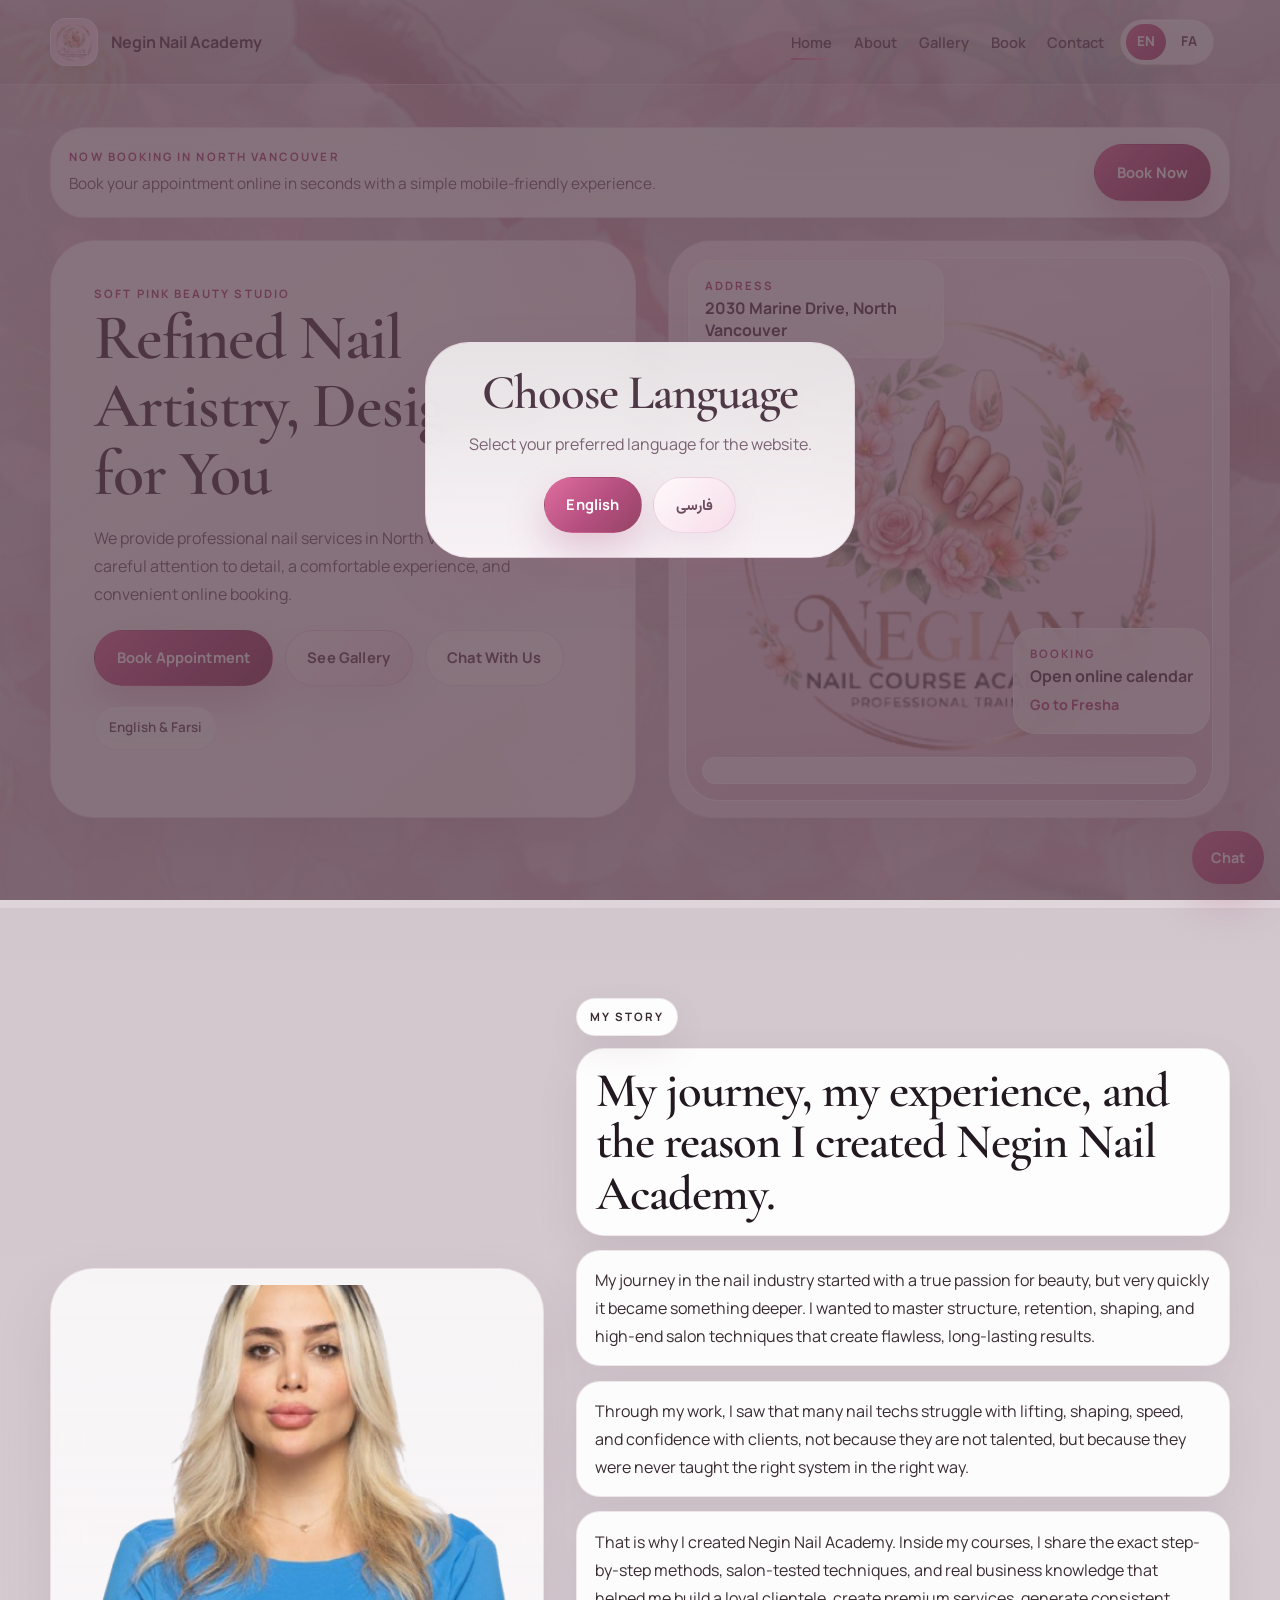
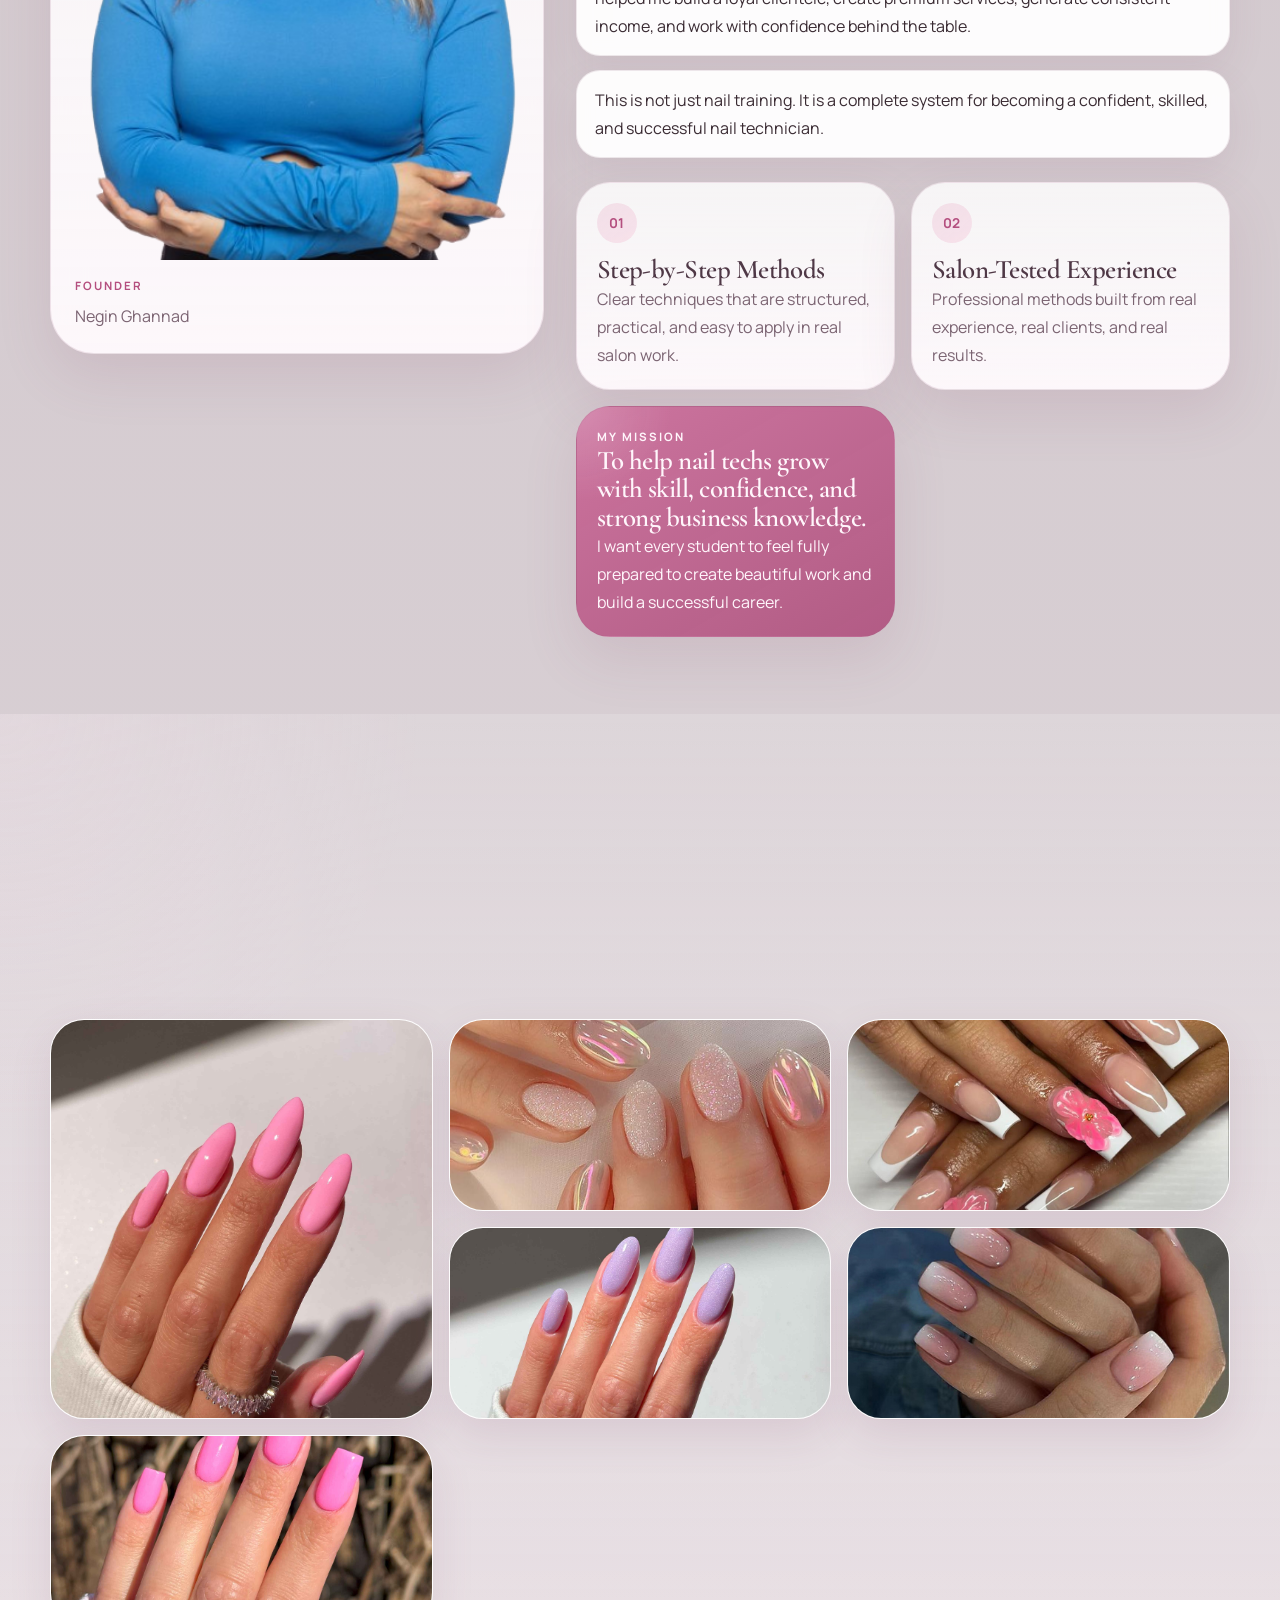
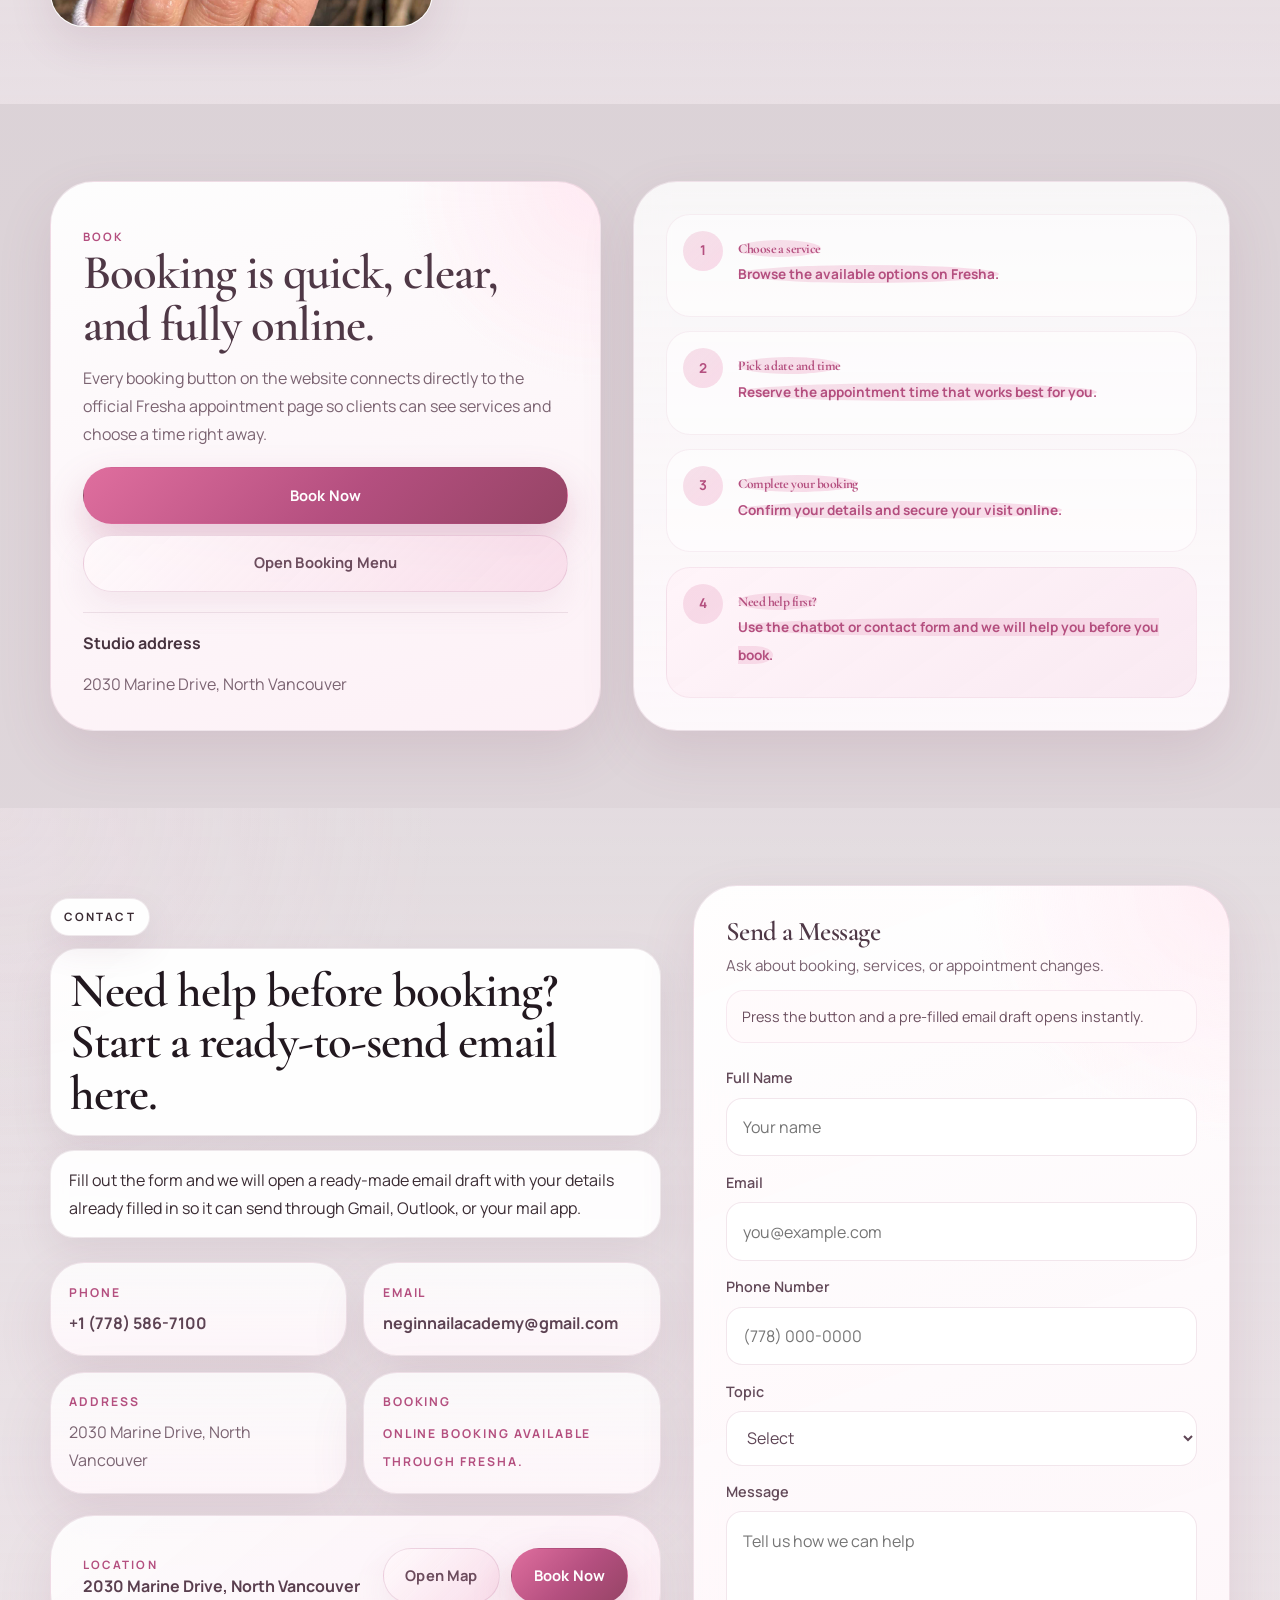
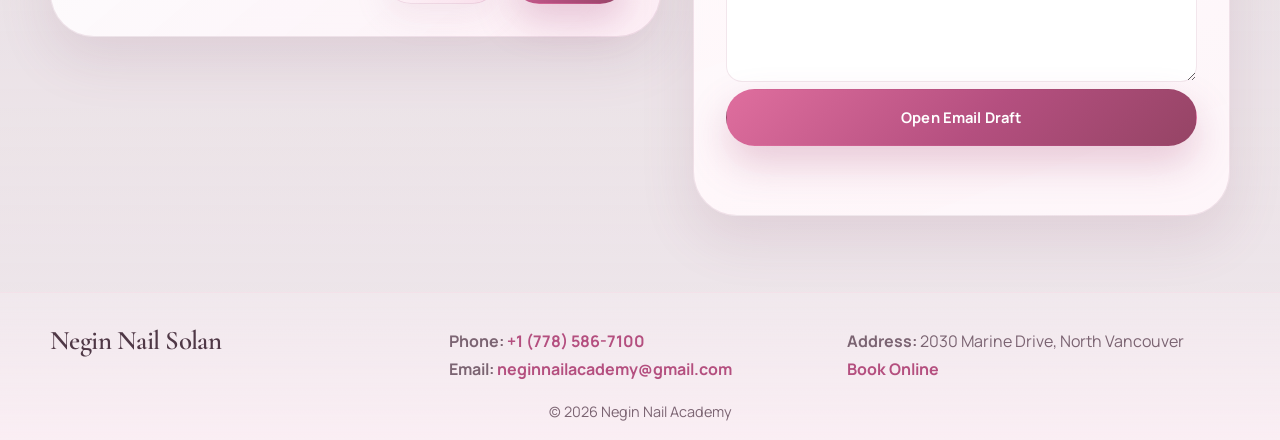
==== commit 14fadc55: "Update index.html" ====
--- a/index.html
+++ b/index.html
@@ -177,8 +177,6 @@
               <img src="assets/images/logo no backgrouhd.png" alt="Studio background visual" onerror="this.onerror=null;this.src='assets/svg/gallery-placeholder-1.svg';">
               <div class="hero-visual-overlay"></div>
               <div class="hero-visual-badge">
-                <span class="lang-en">Upload your own photo here later</span>
-                <span class="lang-fa">بعدا می توانید عکس خودتان را اینجا قرار دهید</span>
               </div>
             </div>
 
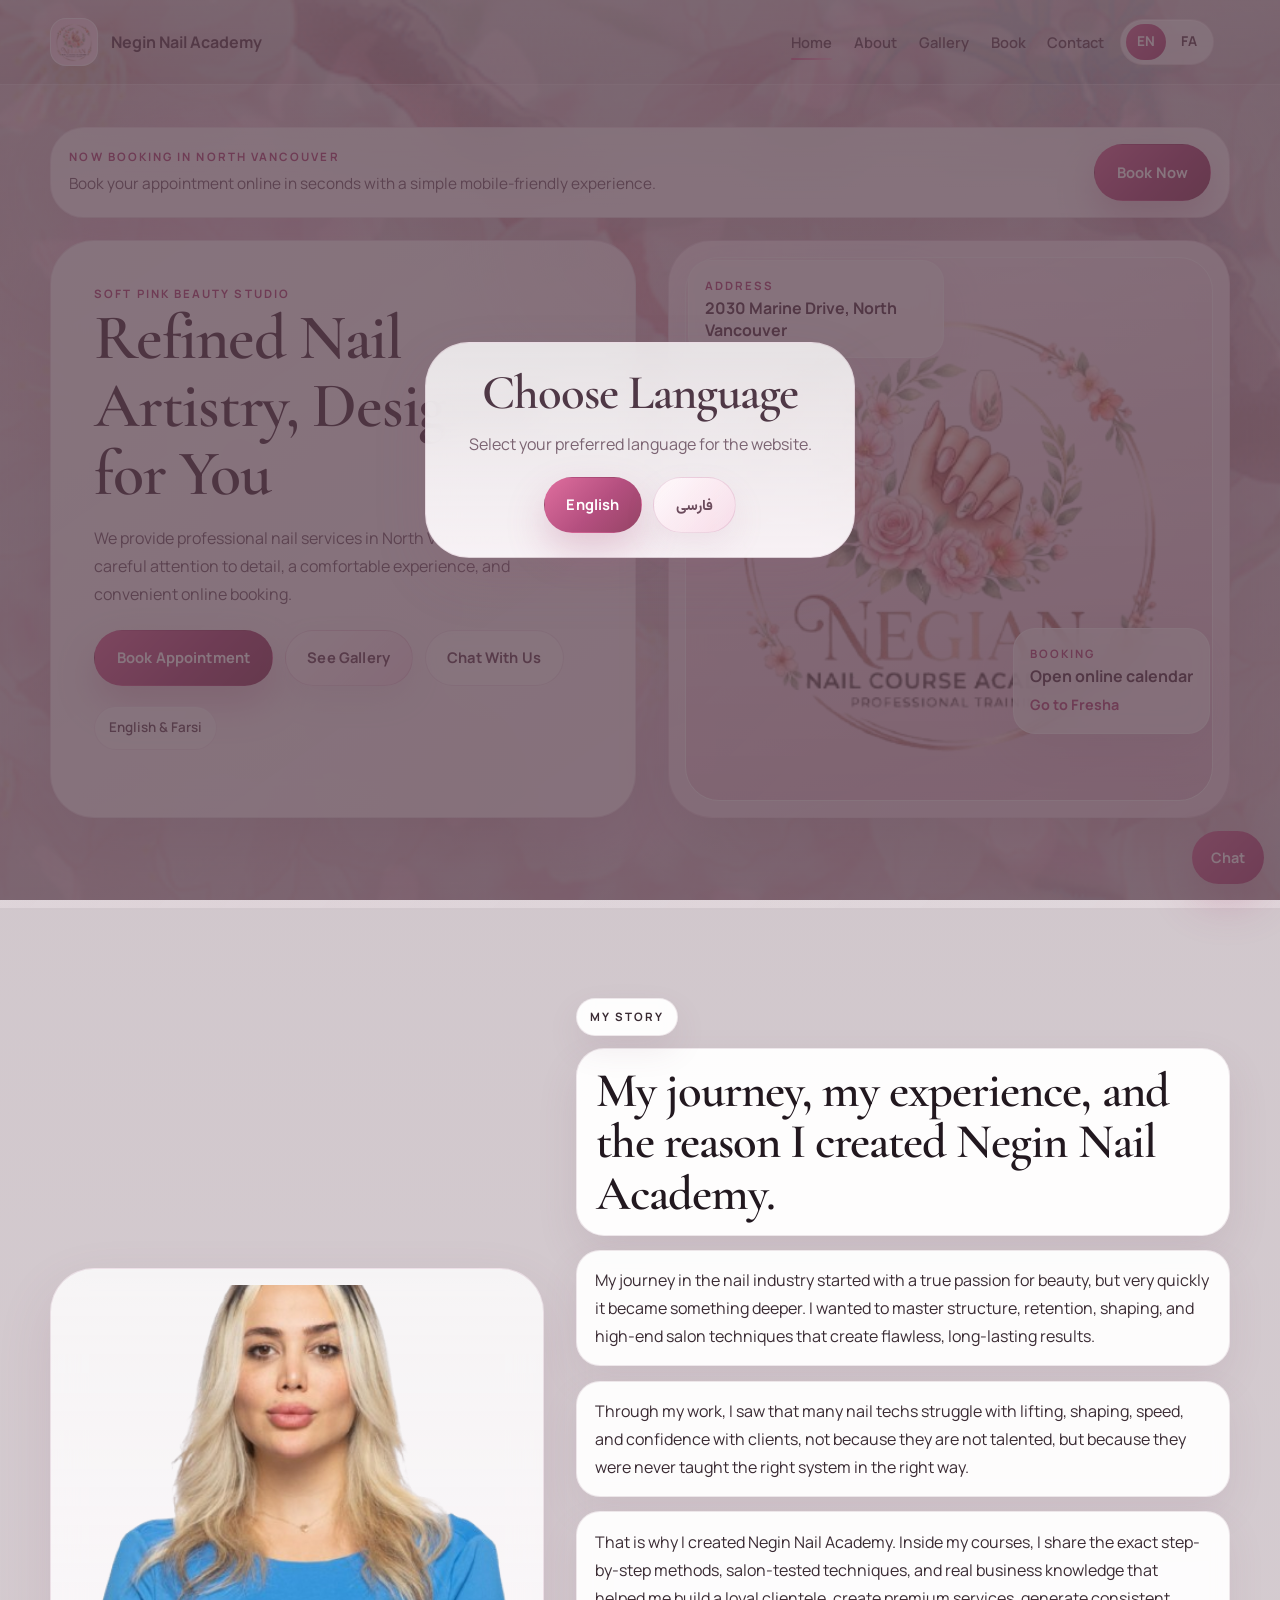
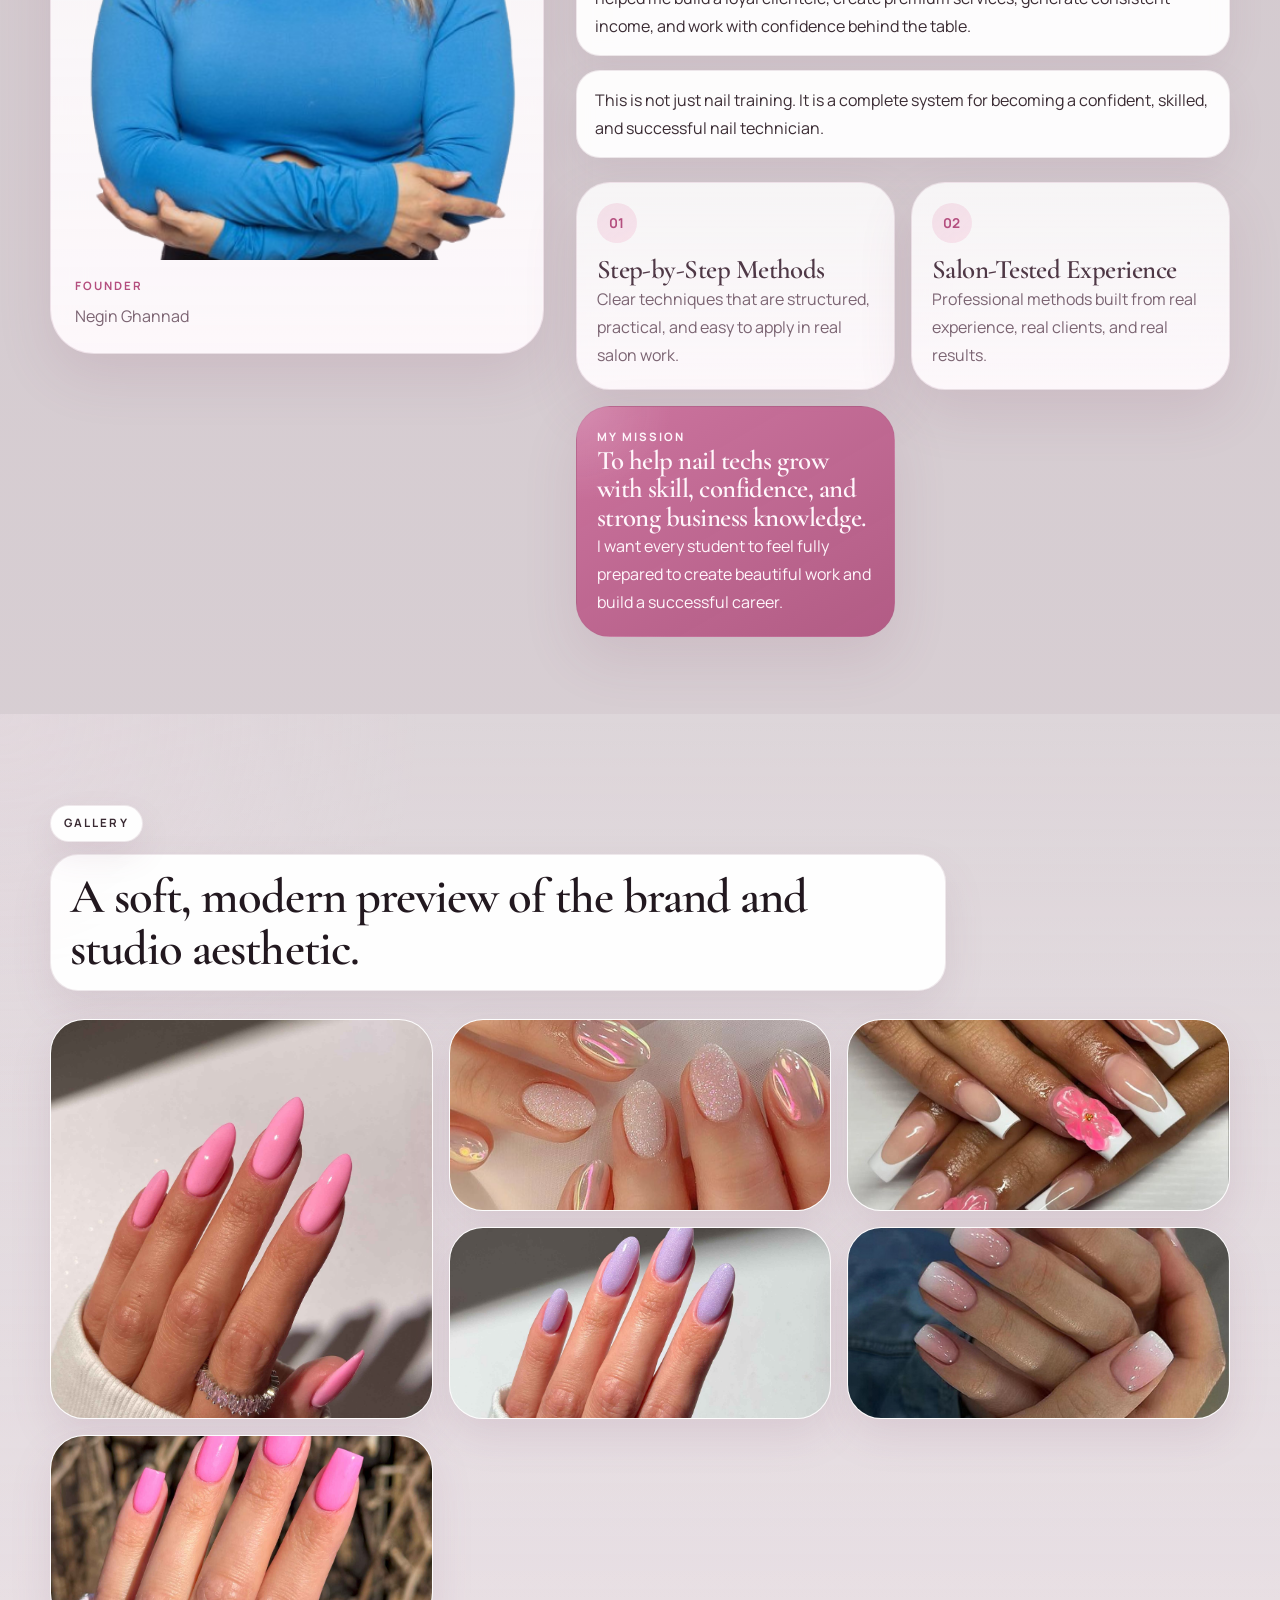
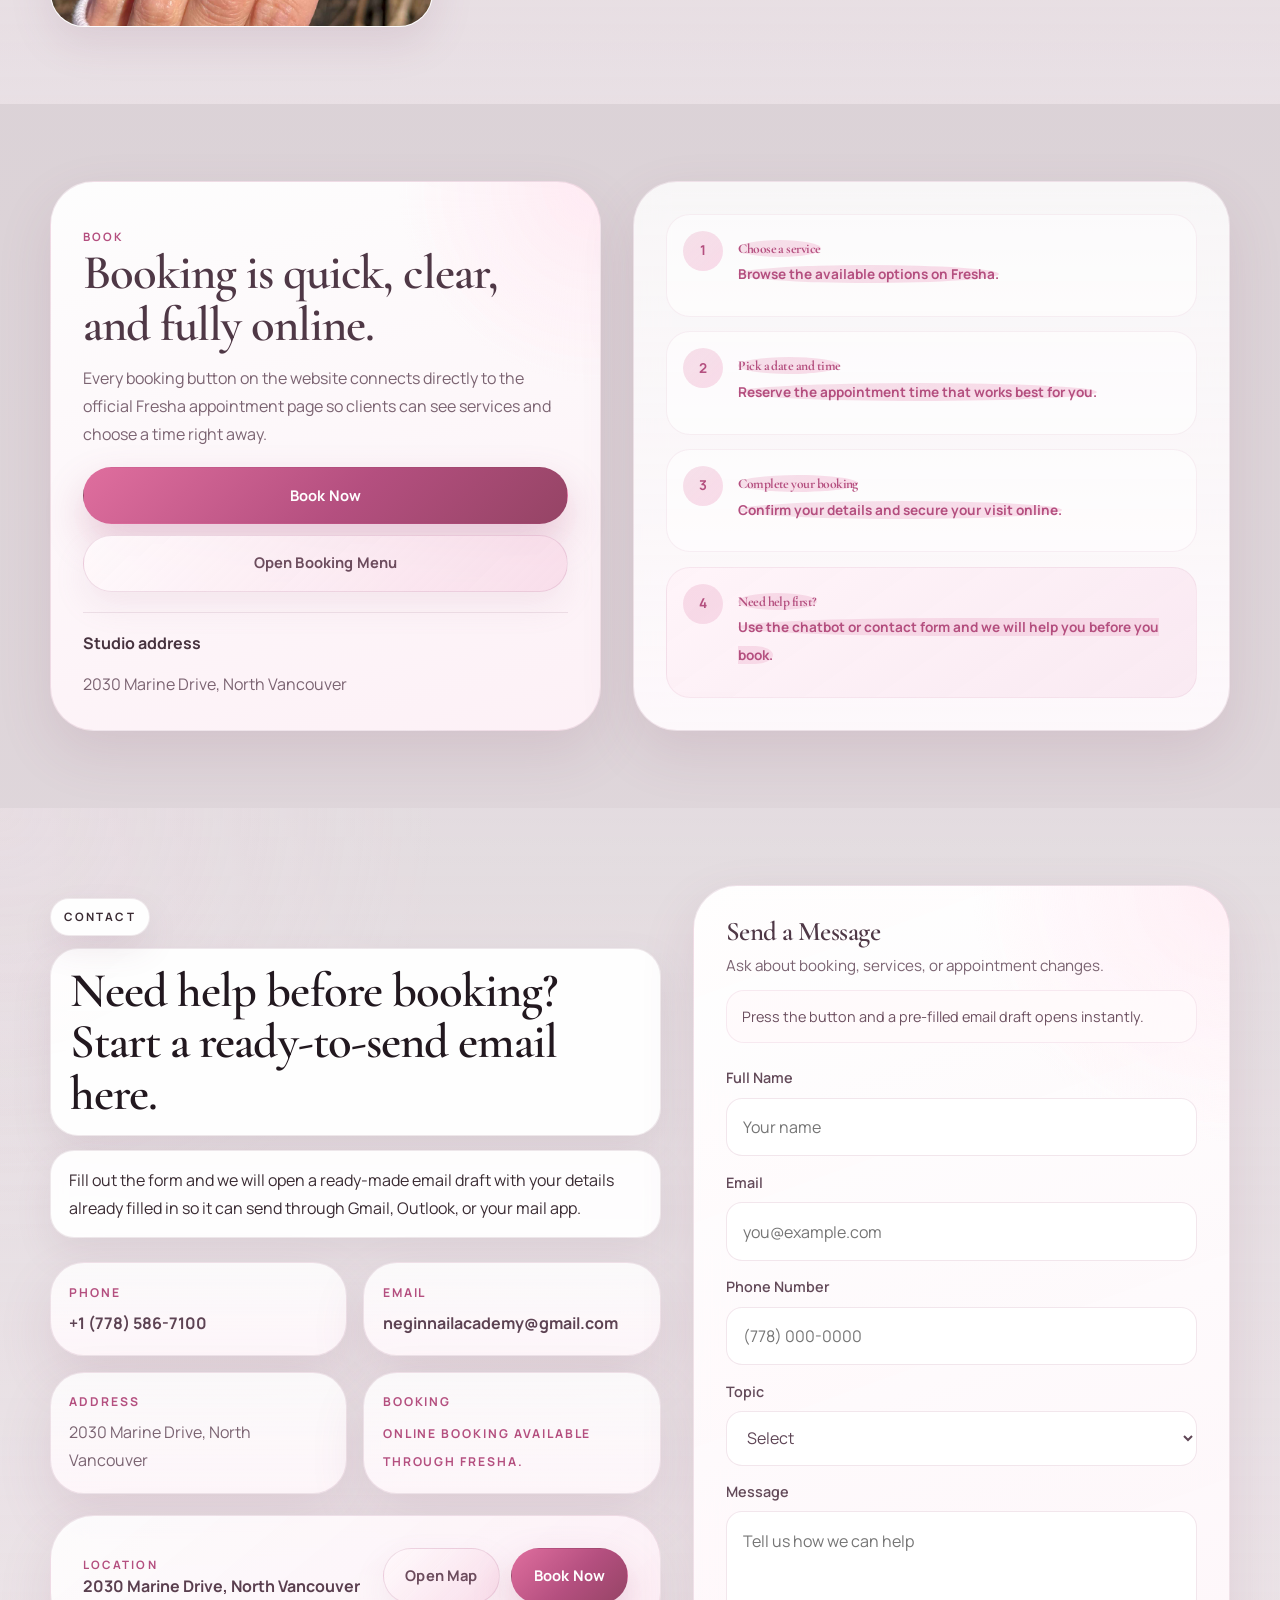
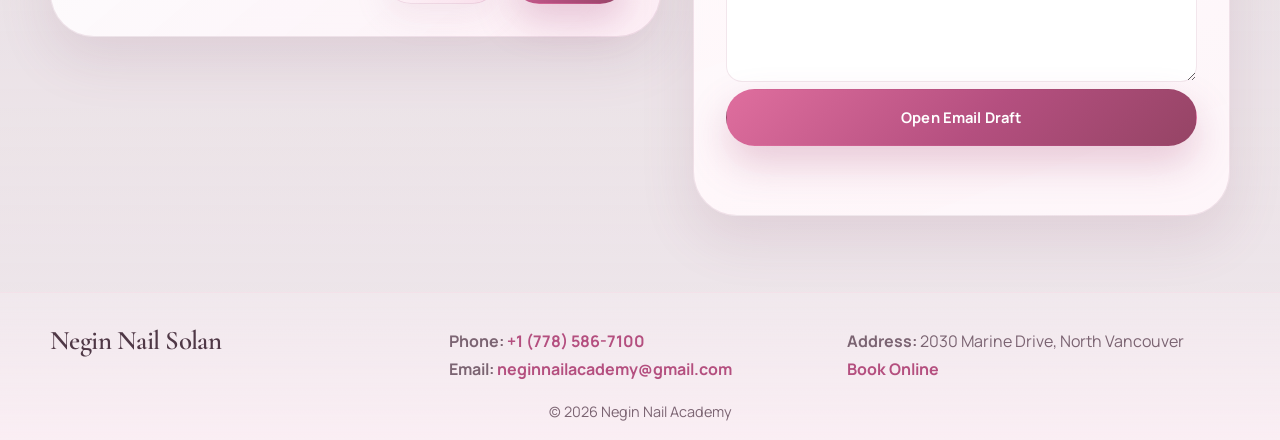
==== commit 98654c36: "Update index.html" ====
--- a/index.html
+++ b/index.html
@@ -176,8 +176,6 @@
             <div class="hero-visual-frame">
               <img src="assets/images/logo no backgrouhd.png" alt="Studio background visual" onerror="this.onerror=null;this.src='assets/svg/gallery-placeholder-1.svg';">
               <div class="hero-visual-overlay"></div>
-              <div class="hero-visual-badge">
-              </div>
             </div>
 
             <div class="hero-floating-card hero-floating-card-top">
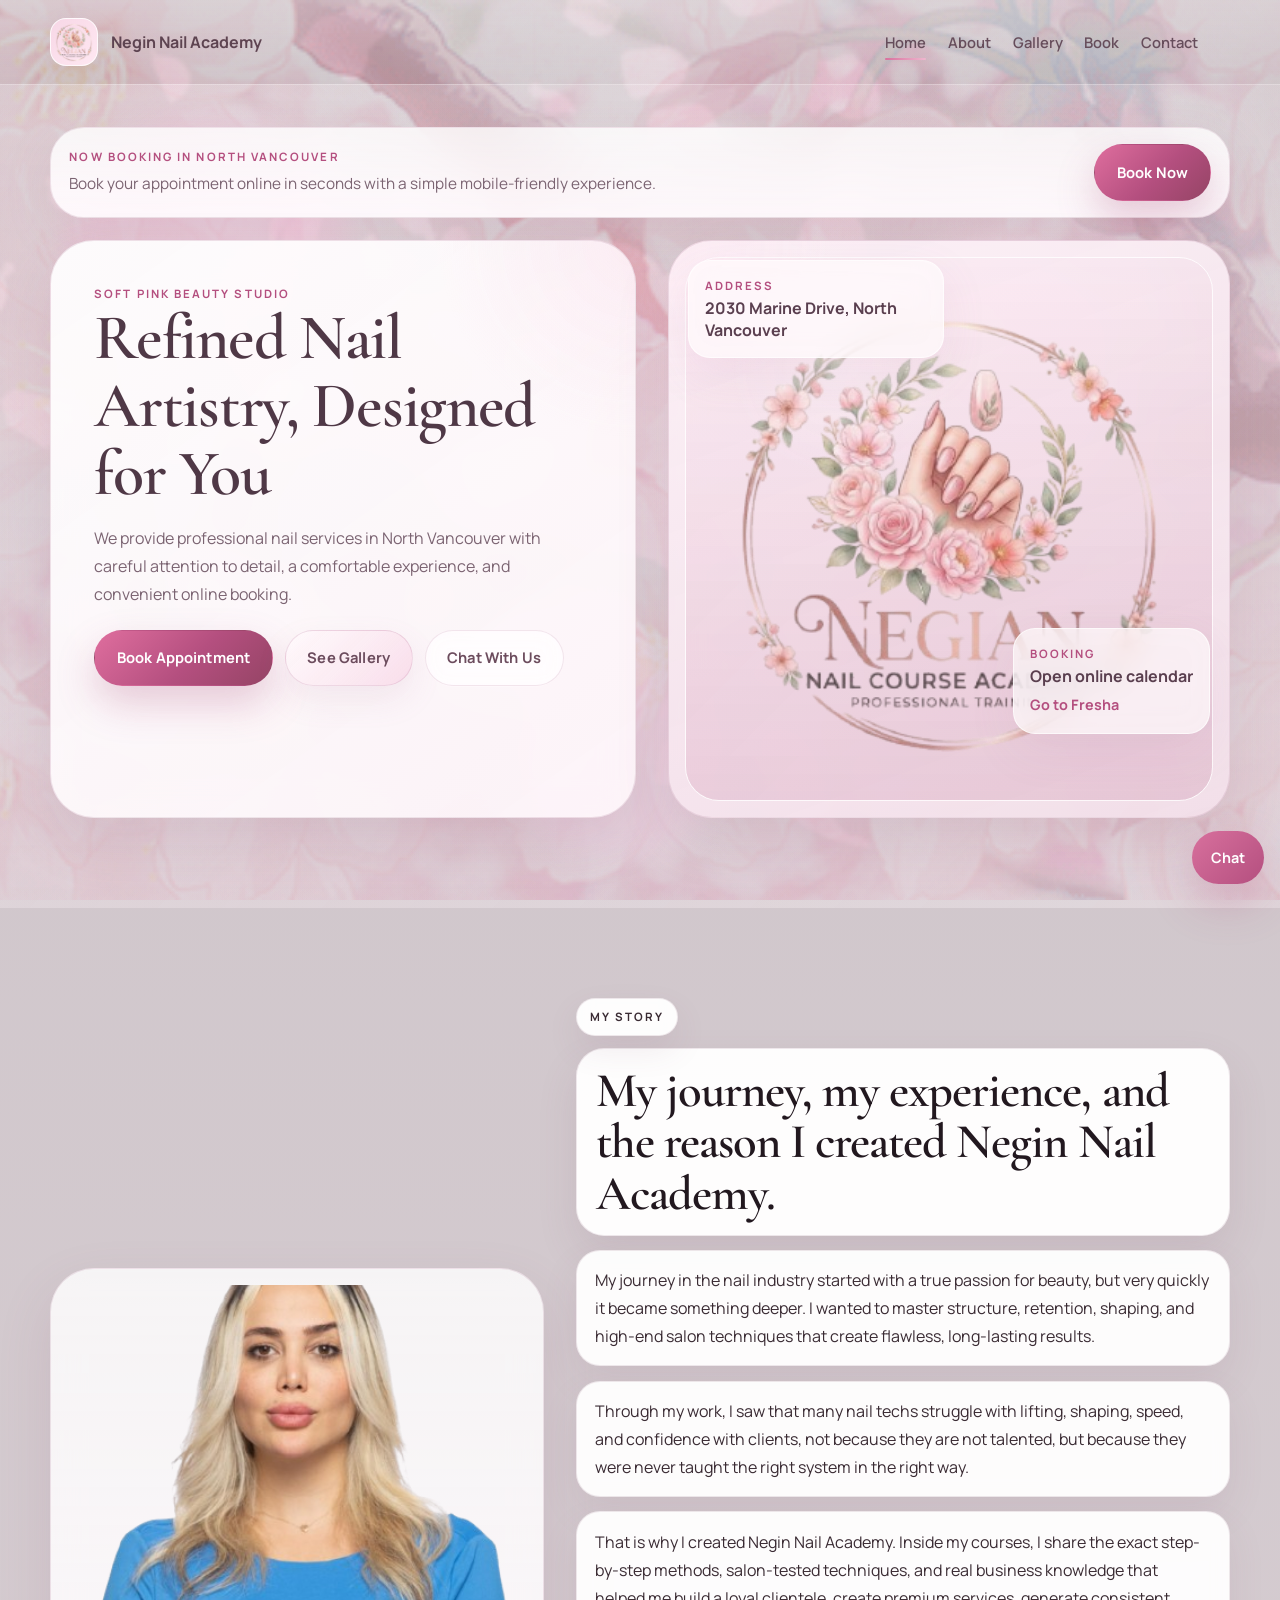
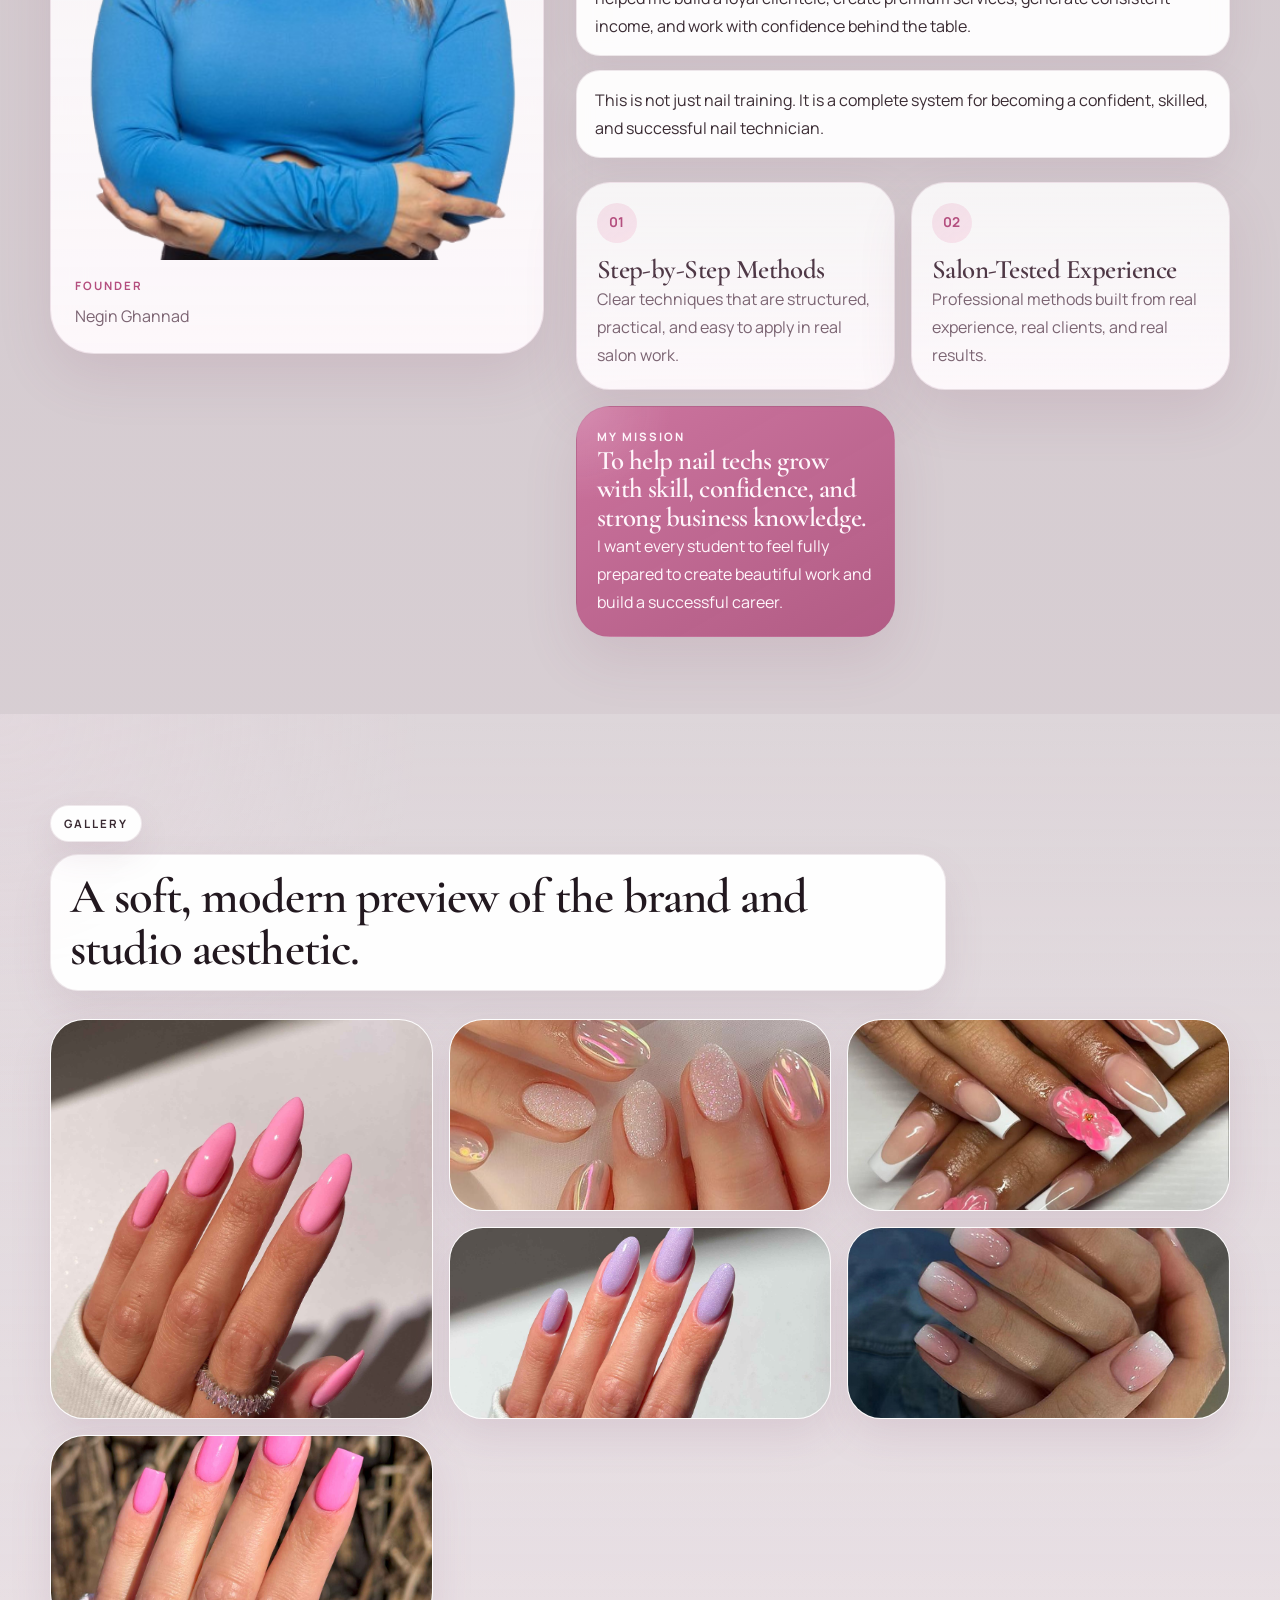
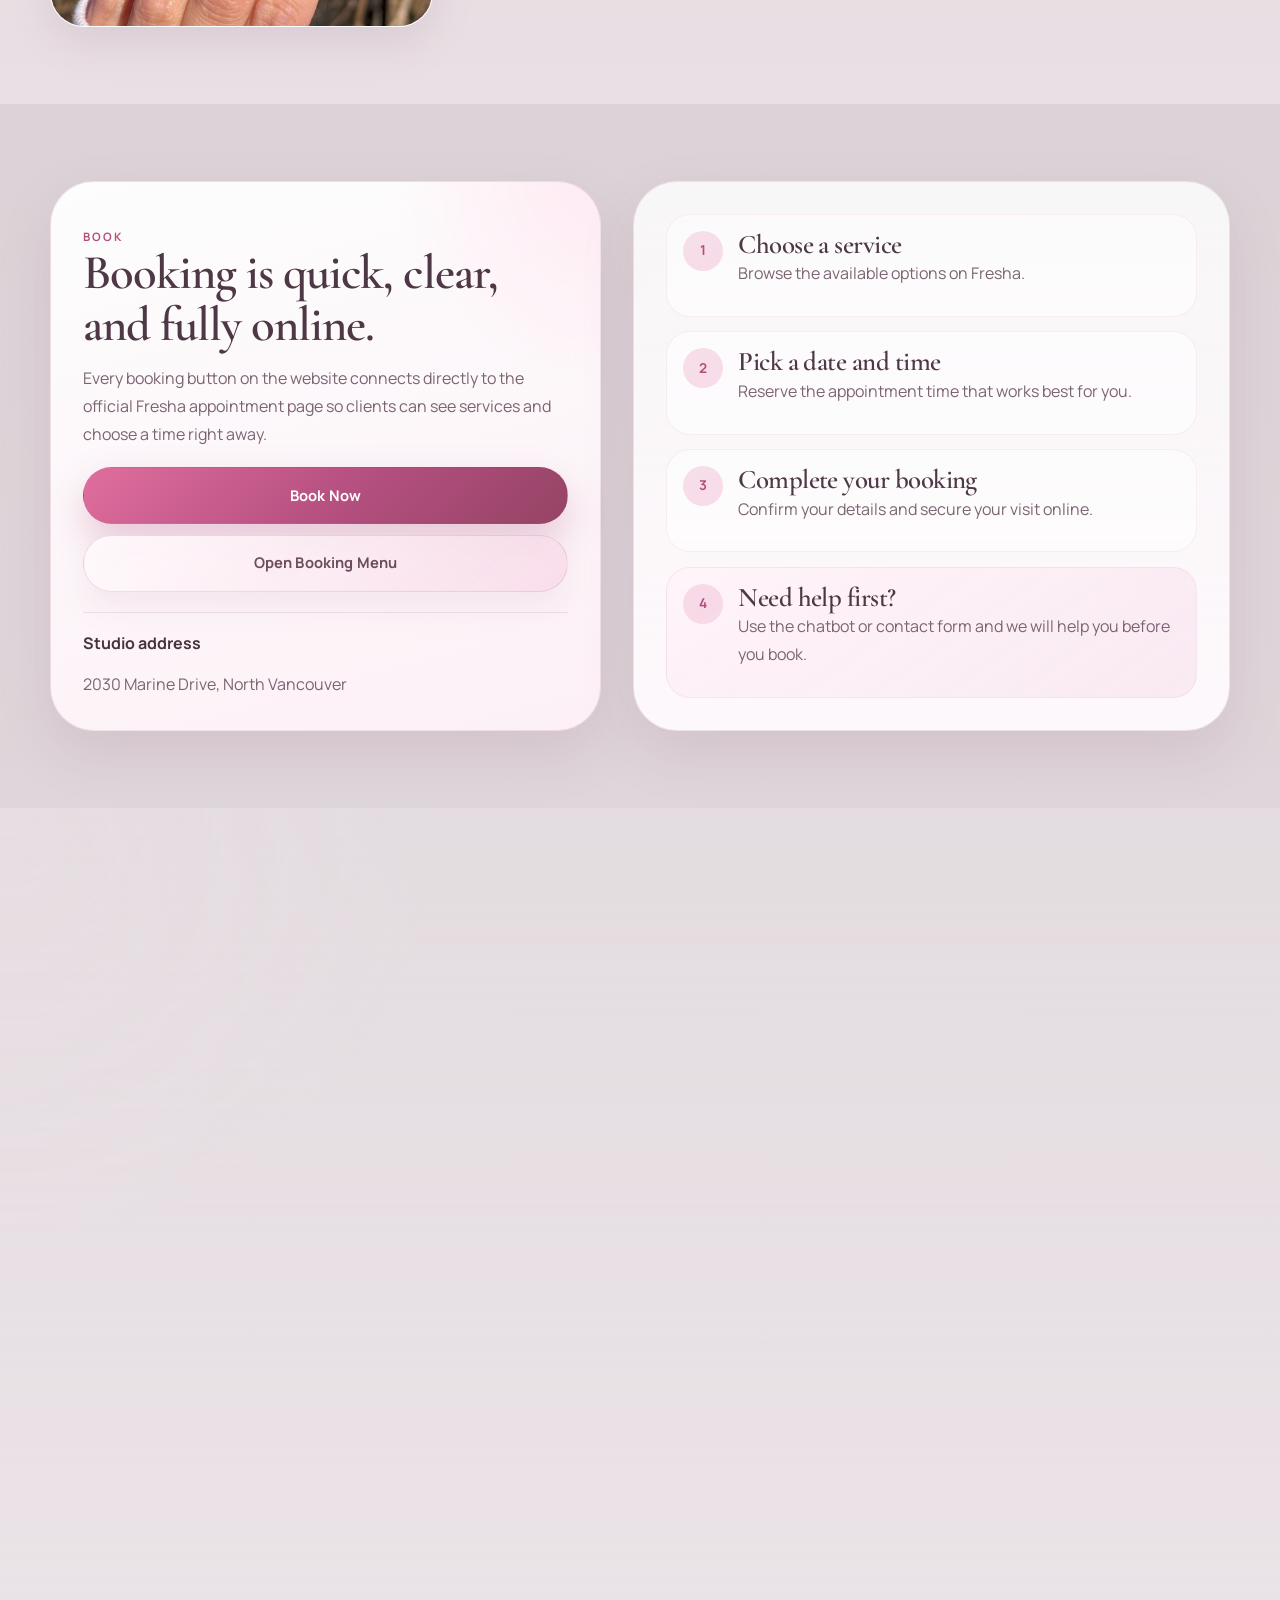
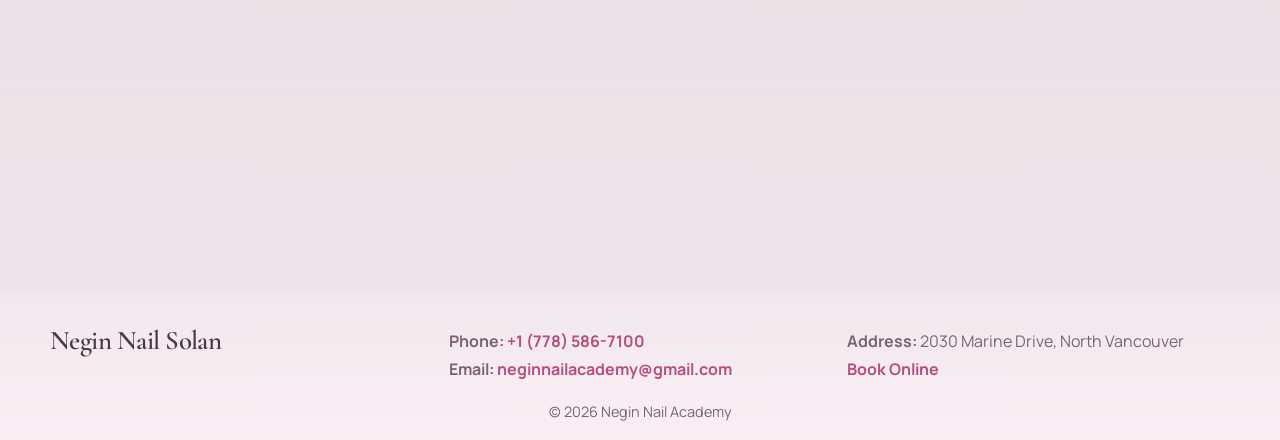
==== commit 40370313: "index.html" ====
--- a/index.html
+++ b/index.html
@@ -1,32 +1,33 @@
 <!DOCTYPE html>
-<html lang="en" dir="ltr">
+
+<html dir="ltr" lang="en">
 <head>
-  <meta charset="UTF-8">
-  <meta name="viewport" content="width=device-width, initial-scale=1.0">
-  <title>Negin Nail Academy | Nail Salon in North Vancouver</title>
-  <meta name="description" content="Negin Nail Academy is a bilingual nail salon in North Vancouver offering nail appointments, online booking, gallery, contact details, and support in English and Farsi.">
-  <meta name="keywords" content="Negin Nail Academy, Negin Nail Center, nail salon North Vancouver, nail salon Vancouver, nails North Vancouver, nail academy Vancouver, manicure North Vancouver, pedicure North Vancouver">
-  <meta name="robots" content="index,follow,max-image-preview:large,max-snippet:-1,max-video-preview:-1">
-  <meta name="author" content="Negin Nail Academy">
-  <meta name="geo.region" content="CA-BC">
-  <meta name="geo.placename" content="North Vancouver">
-  <meta property="og:type" content="website">
-  <meta property="og:title" content="Negin Nail Academy | Nail Salon in North Vancouver">
-  <meta property="og:description" content="Modern bilingual nail appointments in North Vancouver with easy online booking, gallery previews, and direct contact.">
-  <meta property="og:locale" content="en_CA">
-  <meta property="og:site_name" content="Negin Nail Academy">
-  <meta property="og:image" content="assets/images/logo.jpg">
-  <meta property="og:image:alt" content="Negin Nail Academy logo">
-  <meta name="twitter:card" content="summary_large_image">
-  <meta name="twitter:title" content="Negin Nail Academy | Nail Salon in North Vancouver">
-  <meta name="twitter:description" content="Book nail appointments at Negin Nail Academy in North Vancouver with bilingual English and Farsi support.">
-  <meta name="twitter:image" content="assets/images/logo.jpg">
-  <meta name="twitter:image:alt" content="Negin Nail Academy logo">
-  <link rel="icon" href="assets/svg/logo-negin.svg" type="image/svg+xml">
-  <link rel="apple-touch-icon" href="assets/images/logo.jpg">
-  <link rel="alternate" hreflang="en" href="index.html">
-  <link rel="alternate" hreflang="fa" href="index.html">
-  <script type="application/ld+json">
+<meta charset="utf-8"/>
+<meta content="width=device-width, initial-scale=1.0" name="viewport"/>
+<title>Negin Nail Academy | Nail Salon in North Vancouver</title>
+<meta content="Negin Nail Academy is a nail salon in North Vancouver offering nail appointments, online booking, gallery previews, and direct contact." name="description"/>
+<meta content="Negin Nail Academy, Negin Nail Center, nail salon North Vancouver, nail salon Vancouver, nails North Vancouver, nail academy Vancouver, manicure North Vancouver, pedicure North Vancouver" name="keywords"/>
+<meta content="index,follow,max-image-preview:large,max-snippet:-1,max-video-preview:-1" name="robots"/>
+<meta content="Negin Nail Academy" name="author"/>
+<meta content="CA-BC" name="geo.region"/>
+<meta content="North Vancouver" name="geo.placename"/>
+<meta content="website" property="og:type"/>
+<meta content="Negin Nail Academy | Nail Salon in North Vancouver" property="og:title"/>
+<meta content="Modern nail appointments in North Vancouver with easy online booking, gallery previews, and direct contact." property="og:description"/>
+<meta content="en_CA" property="og:locale"/>
+<meta content="Negin Nail Academy" property="og:site_name"/>
+<meta content="assets/images/logo.jpg" property="og:image"/>
+<meta content="Negin Nail Academy logo" property="og:image:alt"/>
+<meta content="summary_large_image" name="twitter:card"/>
+<meta content="Negin Nail Academy | Nail Salon in North Vancouver" name="twitter:title"/>
+<meta content="Book nail appointments at Negin Nail Academy in North Vancouver with easy online booking and direct contact." name="twitter:description"/>
+<meta content="assets/images/logo.jpg" name="twitter:image"/>
+<meta content="Negin Nail Academy logo" name="twitter:image:alt"/>
+<link href="assets/svg/logo-negin.svg" rel="icon" type="image/svg+xml"/>
+<link href="assets/images/logo.jpg" rel="apple-touch-icon"/>
+<link href="index.html" hreflang="en" rel="alternate"/>
+
+<script type="application/ld+json">
     {
       "@context": "https://schema.org",
       "@graph": [
@@ -62,7 +63,7 @@
           "@id": "#business",
           "name": "Negin Nail Academy",
           "alternateName": "Negin Nail Center",
-          "description": "Bilingual nail salon in North Vancouver offering modern nail appointments, online booking, and support in English and Farsi.",
+          "description": "Nail salon in North Vancouver offering modern nail appointments, online booking, and direct support.",
           "telephone": "+1-778-586-7100",
           "email": "neginnailacademy@gmail.com",
           "priceRange": "$$",
@@ -89,388 +90,327 @@
             "West Vancouver"
           ],
           "availableLanguage": [
-            "English",
-            "Farsi"
+            "English"
           ]
         }
       ]
     }
   </script>
-  <link rel="preconnect" href="https://fonts.googleapis.com">
-  <link rel="preconnect" href="https://fonts.gstatic.com" crossorigin>
-  <link href="https://fonts.googleapis.com/css2?family=Cormorant+Garamond:wght@500;600;700&family=Manrope:wght@400;500;600;700&family=Vazirmatn:wght@400;500;600;700&display=swap" rel="stylesheet">
-  <link rel="stylesheet" href="css/style.css">
+<link href="https://fonts.googleapis.com" rel="preconnect"/>
+<link crossorigin="" href="https://fonts.gstatic.com" rel="preconnect"/>
+<link href="https://fonts.googleapis.com/css2?family=Cormorant+Garamond:wght@500;600;700&amp;family=Manrope:wght@400;500;600;700&amp;display=swap" rel="stylesheet"/>
+<link href="css/style.css" rel="stylesheet"/>
 </head>
 <body>
-  <header class="site-header" id="top">
-    <div class="container nav-wrap">
-      <a class="brand" href="#home" aria-label="Negin Nail Academy Home">
-        <img src="assets/images/logo no backgrouhd.png" alt="Negin Nail Academy logo" onerror="this.onerror=null;this.src='assets/svg/logo-negin.svg';">
-        <span class="brand-text">Negin Nail Academy</span>
-      </a>
-
-      <button class="nav-toggle" type="button" aria-expanded="false" aria-controls="site-nav" aria-label="Toggle menu">
-        <span></span><span></span><span></span>
-      </button>
-
-      <nav class="site-nav" id="site-nav" aria-label="Main navigation">
-        <ul>
-          <li><a href="#home"><span class="lang-en">Home</span><span class="lang-fa">خانه</span></a></li>
-          <li><a href="#about"><span class="lang-en">About</span><span class="lang-fa">درباره ما</span></a></li>
-          <li><a href="#gallery"><span class="lang-en">Gallery</span><span class="lang-fa">گالری</span></a></li>
-          <li><a href="#book"><span class="lang-en">Book</span><span class="lang-fa">رزرو</span></a></li>
-          <li><a href="#contact"><span class="lang-en">Contact</span><span class="lang-fa">تماس</span></a></li>
-        </ul>
-      </nav>
-
-      <div class="lang-switcher" role="group" aria-label="Language switcher">
-        <button class="lang-btn" type="button" data-lang-set="en">EN</button>
-        <button class="lang-btn" type="button" data-lang-set="fa">FA</button>
-      </div>
-    </div>
-  </header>
-
-  <main>
-    <section class="hero-section" id="home">
-      <div class="hero-gif-bg" aria-hidden="true"></div>
-
-      <div class="hero-ambient" aria-hidden="true">
-        <span class="orb orb-1"></span>
-        <span class="orb orb-2"></span>
-        <span class="orb orb-3"></span>
-      </div>
-
-      <div class="container hero-shell">
-        <div class="booking-banner reveal">
-          <div>
-            <p class="booking-banner-label"><span class="lang-en">Now Booking in North Vancouver</span><span class="lang-fa">اکنون نوبت دهی در نورث ونکوور</span></p>
-            <p class="booking-banner-text"><span class="lang-en">Book your appointment online in seconds with a simple mobile-friendly experience.</span><span class="lang-fa">نوبت خود را خیلی سریع و با تجربه ای کاملا مناسب موبایل به صورت آنلاین رزرو کنید.</span></p>
-          </div>
-          <a class="btn btn-primary" href="https://www.fresha.com/a/negin-nail-center-north-vancouver-2030-marine-drive-brt5d7tx/all-offer?menu=true&share=true&pId=934444" target="_blank" rel="noopener"><span class="lang-en">Book Now</span><span class="lang-fa">رزرو نوبت</span></a>
-        </div>
-
-        <div class="hero-grid">
-          <div class="hero-copy reveal">
-            <p class="eyebrow"><span class="lang-en">Soft Pink Beauty Studio</span><span class="lang-fa">استودیوی زیبایی با تم صورتی</span></p>
-            <h1>
-             <span class="lang-en">Refined Nail Artistry, Designed for You</span>
-            <span class="lang-fa">خدمات ظریف و حرفه‌ای ناخن، متناسب با سلیقه شما</span>
-            </h1>
-            <p class="hero-text">
-              <span class="lang-en">We provide professional nail services in North Vancouver with careful attention to detail, a comfortable experience, and convenient online booking.</span>
-<span class="lang-fa">ما در نورث ونکوور خدمات حرفه‌ای ناخن را با دقت بالا، تجربه‌ای راحت و رزرو آنلاین آسان ارائه می‌کنیم.</span>
-            </p>
-
-            <div class="hero-actions">
-              <a class="btn btn-primary" href="https://www.fresha.com/a/negin-nail-center-north-vancouver-2030-marine-drive-brt5d7tx/all-offer?menu=true&share=true&pId=934444" target="_blank" rel="noopener"><span class="lang-en">Book Appointment</span><span class="lang-fa">رزرو نوبت</span></a>
-              <a class="btn btn-secondary" href="#gallery"><span class="lang-en">See Gallery</span><span class="lang-fa">مشاهده گالری</span></a>
-              <button class="btn btn-ghost" type="button" data-open-chatbot><span class="lang-en">Chat With Us</span><span class="lang-fa">گفتگو با دستیار</span></button>
-            </div>
-
-            <ul class="hero-pills">
-              <li><span class="lang-en">English & Farsi</span><span class="lang-fa">فارسی و انگلیسی</span></li>
-            </ul>
-          </div>
-
-          <div class="hero-visual reveal">
-            <div class="hero-visual-frame">
-              <img src="assets/images/logo no backgrouhd.png" alt="Studio background visual" onerror="this.onerror=null;this.src='assets/svg/gallery-placeholder-1.svg';">
-              <div class="hero-visual-overlay"></div>
-            </div>
-
-            <div class="hero-floating-card hero-floating-card-top">
-              <p class="mini-label"><span class="lang-en">Address</span><span class="lang-fa">آدرس</span></p>
-              <strong>2030 Marine Drive, North Vancouver</strong>
-            </div>
-
-            <div class="hero-floating-card hero-floating-card-bottom">
-              <p class="mini-label"><span class="lang-en">Booking</span><span class="lang-fa">رزرو</span></p>
-              <strong><span class="lang-en">Open online calendar</span><span class="lang-fa">باز کردن تقویم آنلاین</span></strong>
-              <a href="https://www.fresha.com/a/negin-nail-center-north-vancouver-2030-marine-drive-brt5d7tx/all-offer?menu=true&share=true&pId=934444" target="_blank" rel="noopener"><span class="lang-en">Go to Fresha</span><span class="lang-fa">ورود به Fresha</span></a>
-            </div>
-          </div>
-        </div>
-      </div>
-    </section>
-
+<header class="site-header" id="top">
+<div class="container nav-wrap">
+<a aria-label="Negin Nail Academy Home" class="brand" href="#home">
+<img alt="Negin Nail Academy logo" onerror="this.onerror=null;this.src='assets/svg/logo-negin.svg';" src="assets/images/logo no backgrouhd.png"/>
+<span class="brand-text">Negin Nail Academy</span>
+</a>
+<button aria-controls="site-nav" aria-expanded="false" aria-label="Toggle menu" class="nav-toggle" type="button">
+<span></span><span></span><span></span>
+</button>
+<nav aria-label="Main navigation" class="site-nav" id="site-nav">
+<ul>
+<li><a href="#home">Home</a></li>
+<li><a href="#about">About</a></li>
+<li><a href="#gallery">Gallery</a></li>
+<li><a href="#book">Book</a></li>
+<li><a href="#contact">Contact</a></li>
+</ul>
+</nav>
+
+</div>
+</header>
+<main>
+<section class="hero-section" id="home">
+<div aria-hidden="true" class="hero-gif-bg"></div>
+<div aria-hidden="true" class="hero-ambient">
+<span class="orb orb-1"></span>
+<span class="orb orb-2"></span>
+<span class="orb orb-3"></span>
+</div>
+<div class="container hero-shell">
+<div class="booking-banner reveal">
+<div>
+<p class="booking-banner-label">Now Booking in North Vancouver</p>
+<p class="booking-banner-text">Book your appointment online in seconds with a simple mobile-friendly experience.</p>
+</div>
+<a class="btn btn-primary" href="https://www.fresha.com/a/negin-nail-center-north-vancouver-2030-marine-drive-brt5d7tx/all-offer?menu=true&amp;share=true&amp;pId=934444" rel="noopener" target="_blank">Book Now</a>
+</div>
+<div class="hero-grid">
+<div class="hero-copy reveal">
+<p class="eyebrow">Soft Pink Beauty Studio</p>
+<h1>
+Refined Nail Artistry, Designed for You
+
+</h1>
+<p class="hero-text">
+We provide professional nail services in North Vancouver with careful attention to detail, a comfortable experience, and convenient online booking.
+
+</p>
+<div class="hero-actions">
+<a class="btn btn-primary" href="https://www.fresha.com/a/negin-nail-center-north-vancouver-2030-marine-drive-brt5d7tx/all-offer?menu=true&amp;share=true&amp;pId=934444" rel="noopener" target="_blank">Book Appointment</a>
+<a class="btn btn-secondary" href="#gallery">See Gallery</a>
+<button class="btn btn-ghost" data-open-chatbot="" type="button">Chat With Us</button>
+</div>
+
+</div>
+<div class="hero-visual reveal">
+<div class="hero-visual-frame">
+<img alt="Studio background visual" onerror="this.onerror=null;this.src='assets/svg/gallery-placeholder-1.svg';" src="assets/images/logo no backgrouhd.png"/>
+<div class="hero-visual-overlay"></div>
+</div>
+<div class="hero-floating-card hero-floating-card-top">
+<p class="mini-label">Address</p>
+<strong>2030 Marine Drive, North Vancouver</strong>
+</div>
+<div class="hero-floating-card hero-floating-card-bottom">
+<p class="mini-label">Booking</p>
+<strong>Open online calendar</strong>
+<a href="https://www.fresha.com/a/negin-nail-center-north-vancouver-2030-marine-drive-brt5d7tx/all-offer?menu=true&amp;share=true&amp;pId=934444" rel="noopener" target="_blank">Go to Fresha</a>
+</div>
+</div>
+</div>
+</div>
+</section>
 <section class="section" id="about">
-  <div class="container about-grid">
-    <div class="about-photo-card reveal">
-      <div class="about-photo-shell">
-        <img src="assets/images/about no background.png" alt="Owner portrait" onerror="this.onerror=null;this.src='assets/svg/founder-placeholder.svg';">
-      </div>
-      <div class="about-photo-copy">
-        <p class="mini-label"><span class="lang-en">Founder</span><span class="lang-fa">بنیان‌گذار</span></p>
-        <p><span class="lang-en">Negin Ghannad</span><span class="lang-fa">نگین قناد</span></p>
-      </div>
-    </div>
-
-    <div class="about-content reveal">
-      <p class="eyebrow"><span class="lang-en">My Story</span><span class="lang-fa">داستان من</span></p>
-
-      <h2>
-        <span class="lang-en">My journey, my experience, and the reason I created Negin Nail Academy.</span>
-        <span class="lang-fa">مسیر من، تجربه من و دلیلی که باعث شد نگین نیل آکادمی را ایجاد کنم.</span>
-      </h2>
-
-      <p>
-        <span class="lang-en">My journey in the nail industry started with a true passion for beauty, but very quickly it became something deeper. I wanted to master structure, retention, shaping, and high-end salon techniques that create flawless, long-lasting results.</span>
-        <span class="lang-fa">مسیر من در دنیای ناخن با یک علاقه واقعی به زیبایی شروع شد، اما خیلی زود برای من به چیزی عمیق‌تر تبدیل شد. من می‌خواستم ساختار صحیح، ماندگاری، فرم‌دهی و تکنیک‌های حرفه‌ای سالن را به‌صورت کامل یاد بگیرم؛ تکنیک‌هایی که نتیجه‌ای بی‌نقص و ماندگار ایجاد می‌کنند.</span>
-      </p>
-
-      <p>
-        <span class="lang-en">Through my work, I saw that many nail techs struggle with lifting, shaping, speed, and confidence with clients, not because they are not talented, but because they were never taught the right system in the right way.</span>
-        <span class="lang-fa">در طول کارم دیدم که خیلی از نیل‌تک‌ها با مشکلاتی مثل لیفت شدن، فرم‌دهی، سرعت کار و اعتماد به نفس در برابر مشتری روبه‌رو هستند؛ نه به این خاطر که استعداد ندارند، بلکه چون سیستم درست را به شکل صحیح یاد نگرفته‌اند.</span>
-      </p>
-
-      <p>
-        <span class="lang-en">That is why I created Negin Nail Academy. Inside my courses, I share the exact step-by-step methods, salon-tested techniques, and real business knowledge that helped me build a loyal clientele, create premium services, generate consistent income, and work with confidence behind the table.</span>
-        <span class="lang-fa">به همین دلیل نگین نیل آکادمی را ایجاد کردم. در دوره‌های من، روش‌های دقیق و مرحله‌به‌مرحله، تکنیک‌های امتحان‌شده در سالن و دانش واقعی کسب‌وکار را آموزش می‌دهم؛ چیزهایی که به من کمک کرد مشتریان وفادار بسازم، خدمات حرفه‌ای و سطح بالا ارائه دهم، درآمدی پایدار داشته باشم و با اعتماد به نفس پشت میز کار کنم.</span>
-      </p>
-
-      <p>
-        <span class="lang-en">This is not just nail training. It is a complete system for becoming a confident, skilled, and successful nail technician.</span>
-        <span class="lang-fa">این فقط آموزش ناخن نیست. این یک سیستم کامل برای تبدیل شدن به یک نیل‌تک ماهر، با اعتماد به نفس و موفق است.</span>
-      </p>
-
-      <div class="about-feature-grid">
-        <article class="about-feature-card">
-          <span class="feature-number">01</span>
-          <h3><span class="lang-en">Step-by-Step Methods</span><span class="lang-fa">آموزش مرحله‌به‌مرحله</span></h3>
-          <p><span class="lang-en">Clear techniques that are structured, practical, and easy to apply in real salon work.</span><span class="lang-fa">تکنیک‌های واضح، کاربردی و ساختارمند که در کار واقعی سالن قابل اجرا هستند.</span></p>
-        </article>
-
-        <article class="about-feature-card">
-          <span class="feature-number">02</span>
-          <h3><span class="lang-en">Salon-Tested Experience</span><span class="lang-fa">تجربه واقعی سالن</span></h3>
-          <p><span class="lang-en">Professional methods built from real experience, real clients, and real results.</span><span class="lang-fa">روش‌های حرفه‌ای برگرفته از تجربه واقعی، مشتریان واقعی و نتایج واقعی.</span></p>
-        </article>
-
-        <article class="about-feature-card about-feature-card-accent">
-          <p class="feature-tag"><span class="lang-en">My Mission</span><span class="lang-fa">هدف من</span></p>
-          <h3><span class="lang-en">To help nail techs grow with skill, confidence, and strong business knowledge.</span><span class="lang-fa">کمک به رشد نیل‌تک‌ها با مهارت، اعتماد به نفس و دانش قوی کسب‌وکار.</span></h3>
-          <p><span class="lang-en">I want every student to feel fully prepared to create beautiful work and build a successful career.</span><span class="lang-fa">می‌خواهم هر هنرجو کاملاً آماده باشد تا کارهای زیبا خلق کند و یک مسیر حرفه‌ای موفق برای خودش بسازد.</span></p>
-        </article>
-      </div>
-    </div>
-  </div>
-</section>
-
-    <section class="section section-soft" id="gallery">
-      <div class="container">
-        <div class="section-head reveal">
-          <p class="eyebrow"><span class="lang-en">Gallery</span><span class="lang-fa">گالری</span></p>
-          <h2><span class="lang-en">A soft, modern preview of the brand and studio aesthetic.</span><span class="lang-fa">نمایی نرم و مدرن از حال و هوای برند و استایل مجموعه.</span></h2>
-        </div>
-        <div class="gallery-grid reveal" id="gallery-grid">
-          <button class="gallery-tile lightbox-item tile-large" type="button" data-image="assets/svg/gallery-placeholder-1.svg" data-caption-en="Soft nude luxury set" data-caption-fa="ست لوکس نود و ظریف">
-            <img src="assets/images/2.jpg" alt="Nail gallery preview one">
-          </button>
-          <button class="gallery-tile lightbox-item" type="button" data-image="assets/svg/gallery-placeholder-2.svg" data-caption-en="Editorial rose detail" data-caption-fa="جزئیات رز با حال و هوای ادیتوریال">
-            <img src="assets/images/3.jpg" alt="Nail gallery preview two">
-          </button>
-          <button class="gallery-tile lightbox-item" type="button" data-image="assets/svg/gallery-placeholder-3.svg" data-caption-en="Glossy clean finish" data-caption-fa="فینیش براق و تمیز">
-            <img src="assets/images/4.jpg" alt="Nail gallery preview three">
-          </button>
-          <button class="gallery-tile lightbox-item" type="button" data-image="assets/svg/gallery-placeholder-4.svg" data-caption-en="Modern blush tones" data-caption-fa="تون های مدرن و ملایم صورتی">
-            <img src="assets/images/5.jpg" alt="Nail gallery preview four">
-          </button>
-          <button class="gallery-tile lightbox-item" type="button" data-image="assets/svg/gallery-placeholder-5.svg" data-caption-en="Soft texture and shine" data-caption-fa="بافت نرم و درخشش زیبا">
-            <img src="assets/images/6.jpg" alt="Nail gallery preview five">
-          </button>
-          <button class="gallery-tile lightbox-item" type="button" data-image="assets/svg/gallery-placeholder-6.svg" data-caption-en="Elegant artistic mood" data-caption-fa="حال و هوای هنری و شیک">
-            <img src="assets/images/cotton-candy-1.jpg" alt="Nail gallery preview six">
-          </button>
-        </div>
-      </div>
-    </section>
-
-    <section class="section" id="book">
-      <div class="container book-grid">
-        <div class="booking-panel reveal">
-          <p class="eyebrow"><span class="lang-en">Book</span><span class="lang-fa">رزرو</span></p>
-          <h2><span class="lang-en">Booking is quick, clear, and fully online.</span><span class="lang-fa">رزرو نوبت سریع، واضح و کاملا آنلاین است.</span></h2>
-          <p><span class="lang-en">Every booking button on the website connects directly to the official Fresha appointment page so clients can see services and choose a time right away.</span><span class="lang-fa">تمام دکمه های رزرو در وب سایت مستقیم به صفحه رسمی Fresha وصل هستند تا مشتری بتواند خدمات را ببیند و بلافاصله زمان مناسب را انتخاب کند.</span></p>
-
-          <div class="booking-panel-actions">
-            <a class="btn btn-primary wide" href="https://www.fresha.com/a/negin-nail-center-north-vancouver-2030-marine-drive-brt5d7tx/all-offer?menu=true&share=true&pId=934444" target="_blank" rel="noopener"><span class="lang-en">Book Now</span><span class="lang-fa">رزرو نوبت</span></a>
-            <a class="btn btn-secondary wide" href="https://www.fresha.com/a/negin-nail-center-north-vancouver-2030-marine-drive-brt5d7tx/all-offer?menu=true&share=true&pId=934444" target="_blank" rel="noopener"><span class="lang-en">Open Booking Menu</span><span class="lang-fa">باز کردن منوی رزرو</span></a>
-          </div>
-
-          <div class="booking-note">
-            <strong><span class="lang-en">Studio address</span><span class="lang-fa">آدرس مجموعه</span></strong>
-            <p>2030 Marine Drive, North Vancouver</p>
-          </div>
-        </div>
-
-        <div class="steps-card reveal">
-          <article class="step-item">
-            <span>1</span>
-            <div>
-              <h3><span class="lang-en">Choose a service</span><span class="lang-fa">خدمت را انتخاب کنید</span></h3>
-              <p><span class="lang-en">Browse the available options on Fresha.</span><span class="lang-fa">خدمات موجود را در Fresha ببینید.</span></p>
-            </div>
-          </article>
-          <article class="step-item">
-            <span>2</span>
-            <div>
-              <h3><span class="lang-en">Pick a date and time</span><span class="lang-fa">تاریخ و زمان را انتخاب کنید</span></h3>
-              <p><span class="lang-en">Reserve the appointment time that works best for you.</span><span class="lang-fa">زمانی را که برای شما مناسب تر است رزرو کنید.</span></p>
-            </div>
-          </article>
-          <article class="step-item">
-            <span>3</span>
-            <div>
-              <h3><span class="lang-en">Complete your booking</span><span class="lang-fa">رزرو را نهایی کنید</span></h3>
-              <p><span class="lang-en">Confirm your details and secure your visit online.</span><span class="lang-fa">اطلاعات خود را تکمیل کنید و نوبت را آنلاین نهایی کنید.</span></p>
-            </div>
-          </article>
-          <article class="step-item step-item-soft">
-            <span>4</span>
-            <div>
-              <h3><span class="lang-en">Need help first?</span><span class="lang-fa">اول راهنمایی می خواهید؟</span></h3>
-              <p><span class="lang-en">Use the chatbot or contact form and we will help you before you book.</span><span class="lang-fa">از چت بات یا فرم تماس استفاده کنید تا قبل از رزرو شما را راهنمایی کنیم.</span></p>
-            </div>
-          </article>
-        </div>
-      </div>
-    </section>
-
-    <section class="section section-soft" id="contact">
-      <div class="container contact-layout">
-        <div class="contact-copy reveal">
-          <p class="eyebrow"><span class="lang-en">Contact</span><span class="lang-fa">تماس</span></p>
-          <h2><span class="lang-en">Need help before booking? Start a ready-to-send email here.</span><span class="lang-fa">قبل از رزرو سوال دارید؟ از همین جا یک ایمیل آماده ارسال باز کنید.</span></h2>
-          <p><span class="lang-en">Fill out the form and we will open a ready-made email draft with your details already filled in so it can send through Gmail, Outlook, or your mail app.</span><span class="lang-fa">فرم را کامل کنید تا یک پیش نویس ایمیل با تمام اطلاعات شما به صورت آماده باز شود و بتوانید آن را با Gmail، Outlook یا برنامه ایمیل خود ارسال کنید.</span></p>
-
-          <div class="contact-cards">
-            <article class="contact-card">
-              <span><span class="lang-en">Phone</span><span class="lang-fa">تلفن</span></span>
-              <a href="tel:+17785867100">+1 (778) 586-7100</a>
-            </article>
-            <article class="contact-card">
-              <span><span class="lang-en">Email</span><span class="lang-fa">ایمیل</span></span>
-              <a href="mailto:neginnailacademy@gmail.com">neginnailacademy@gmail.com</a>
-            </article>
-            <article class="contact-card">
-              <span><span class="lang-en">Address</span><span class="lang-fa">آدرس</span></span>
-              <p>2030 Marine Drive, North Vancouver</p>
-            </article>
-            <article class="contact-card">
-              <span><span class="lang-en">Booking</span><span class="lang-fa">رزرو</span></span>
-              <p><span class="lang-en">Online booking available through Fresha.</span><span class="lang-fa">رزرو آنلاین از طریق Fresha در دسترس است.</span></p>
-            </article>
-          </div>
-
-          <div class="map-card">
-            <div>
-              <p class="mini-label"><span class="lang-en">Location</span><span class="lang-fa">موقعیت</span></p>
-              <strong>2030 Marine Drive, North Vancouver</strong>
-            </div>
-            <div class="map-actions">
-              <a class="btn btn-secondary" href="https://maps.google.com/?q=2030+Marine+Drive,+North+Vancouver" target="_blank" rel="noopener"><span class="lang-en">Open Map</span><span class="lang-fa">باز کردن نقشه</span></a>
-              <a class="btn btn-primary" href="https://www.fresha.com/a/negin-nail-center-north-vancouver-2030-marine-drive-brt5d7tx/all-offer?menu=true&share=true&pId=934444" target="_blank" rel="noopener"><span class="lang-en">Book Now</span><span class="lang-fa">رزرو نوبت</span></a>
-            </div>
-          </div>
-        </div>
-
-        <form id="contact-form" class="contact-form reveal" action="#contact" method="post" novalidate>
-          <h3><span class="lang-en">Send a Message</span><span class="lang-fa">ارسال پیام</span></h3>
-          <p class="form-intro"><span class="lang-en">Ask about booking, services, or appointment changes.</span><span class="lang-fa">درباره رزرو، خدمات یا تغییر نوبت سوال بپرسید.</span></p>
-          <p class="form-note"><span class="lang-en">Press the button and a pre-filled email draft opens instantly.</span><span class="lang-fa">روی دکمه بزنید تا پیش نویس ایمیل به صورت آماده باز شود.</span></p>
-
-          <label for="name"><span class="lang-en">Full Name</span><span class="lang-fa">نام و نام خانوادگی</span></label>
-          <input type="text" id="name" name="name" placeholder="Your name" required>
-
-          <label for="email"><span class="lang-en">Email</span><span class="lang-fa">ایمیل</span></label>
-          <input type="email" id="email" name="email" placeholder="you@example.com" required>
-
-          <label for="phone"><span class="lang-en">Phone Number</span><span class="lang-fa">شماره تلفن</span></label>
-          <input type="text" id="phone" name="phone" placeholder="(778) 000-0000">
-
-          <label for="topic"><span class="lang-en">Topic</span><span class="lang-fa">موضوع</span></label>
-          <select id="topic" name="topic" required>
-            <option value="">Select</option>
-            <option value="booking">Booking Question</option>
-            <option value="service">Service Details</option>
-            <option value="change">Appointment Change</option>
-          </select>
-
-          <label for="message"><span class="lang-en">Message</span><span class="lang-fa">پیام</span></label>
-          <textarea id="message" name="message" rows="5" placeholder="Tell us how we can help" required></textarea>
-
-          <button class="btn btn-primary wide" id="contact-submit" type="submit"><span class="lang-en">Open Email Draft</span><span class="lang-fa">باز کردن پیش نویس ایمیل</span></button>
-          <p class="form-status" role="status" aria-live="polite"></p>
-        </form>
-      </div>
-    </section>
-  </main>
-
-  <div class="lightbox" id="lightbox" aria-hidden="true">
-    <button class="lightbox-close" type="button" aria-label="Close image">&times;</button>
-    <figure class="lightbox-figure">
-      <img id="lightbox-image" src="" alt="Expanded gallery image">
-      <figcaption id="lightbox-caption"></figcaption>
-    </figure>
-  </div>
-
-  <footer class="site-footer">
-    <div class="container footer-grid">
-      <div>
-        <h3>Negin Nail Solan</h3>
-       
-      </div>
-      <div>
-        <p><strong><span class="lang-en">Phone:</span><span class="lang-fa">تلفن:</span></strong> <a href="tel:+17785867100">+1 (778) 586-7100</a></p>
-        <p><strong><span class="lang-en">Email:</span><span class="lang-fa">ایمیل:</span></strong> <a href="mailto:neginnailacademy@gmail.com">neginnailacademy@gmail.com</a></p>
-      </div>
-      <div>
-        <p><strong><span class="lang-en">Address:</span><span class="lang-fa">آدرس:</span></strong> 2030 Marine Drive, North Vancouver</p>
-        <p><a href="https://www.fresha.com/a/negin-nail-center-north-vancouver-2030-marine-drive-brt5d7tx/all-offer?menu=true&share=true&pId=934444" target="_blank" rel="noopener"><span class="lang-en">Book Online</span><span class="lang-fa">رزرو آنلاین</span></a></p>
-      </div>
-    </div>
-    <p class="copyright">&copy; <span data-year></span> Negin Nail Academy</p>
-  </footer>
-
-  <div class="language-modal" id="language-modal" aria-hidden="true">
-    <div class="language-box">
-      <h2><span class="lang-en">Choose Language</span><span class="lang-fa">انتخاب زبان</span></h2>
-      <p><span class="lang-en">Select your preferred language for the website.</span><span class="lang-fa">لطفا زبان مورد نظر خود را برای وب سایت انتخاب کنید.</span></p>
-      <div class="language-actions">
-        <button class="btn btn-primary" type="button" data-lang-choice="en">English</button>
-        <button class="btn btn-secondary" type="button" data-lang-choice="fa">فارسی</button>
-      </div>
-    </div>
-  </div>
-
-  <section class="chatbot" id="chatbot" aria-label="Assistant chatbot">
-    <button class="chatbot-toggle" id="chatbot-toggle" type="button" aria-expanded="false">
-      <span class="lang-en">Chat</span><span class="lang-fa">چت</span>
-    </button>
-
-    <div class="chatbot-panel" id="chatbot-panel" aria-hidden="true">
-      <div class="chatbot-head">
-        <div>
-          <h3><span class="lang-en">Negin Assistant</span><span class="lang-fa">دستیار نگین</span></h3>
-          <p><span class="lang-en">Ask about booking, location, services, or contact.</span><span class="lang-fa">درباره رزرو، موقعیت، خدمات یا تماس سوال بپرسید.</span></p>
-        </div>
-        <div class="chatbot-head-actions">
-          <button id="chatbot-sound" class="icon-btn" type="button" data-muted="false" aria-label="Mute or unmute sound"><span class="sound-on">🔊</span><span class="sound-off">🔇</span></button>
-          <button id="chatbot-close" class="icon-btn" type="button" aria-label="Close chatbot">&times;</button>
-        </div>
-      </div>
-
-      <div class="chatbot-messages" id="chatbot-messages"></div>
-      <div class="chatbot-suggestions" id="chatbot-suggestions"></div>
-
-      <form class="chatbot-form" id="chatbot-form">
-        <label class="sr-only" for="chatbot-input">Chat message</label>
-        <input id="chatbot-input" type="text" autocomplete="off" placeholder="Ask a question...">
-        <button class="btn btn-primary chatbot-send" id="chatbot-send" type="submit"><span class="lang-en">Send</span><span class="lang-fa">ارسال</span></button>
-      </form>
-    </div>
-  </section>
-
-  <script src="js/main.js"></script>
+<div class="container about-grid">
+<div class="about-photo-card reveal">
+<div class="about-photo-shell">
+<img alt="Owner portrait" onerror="this.onerror=null;this.src='assets/svg/founder-placeholder.svg';" src="assets/images/about no background.png"/>
+</div>
+<div class="about-photo-copy">
+<p class="mini-label">Founder</p>
+<p>Negin Ghannad</p>
+</div>
+</div>
+<div class="about-content reveal">
+<p class="eyebrow">My Story</p>
+<h2>
+My journey, my experience, and the reason I created Negin Nail Academy.
+
+</h2>
+<p>
+My journey in the nail industry started with a true passion for beauty, but very quickly it became something deeper. I wanted to master structure, retention, shaping, and high-end salon techniques that create flawless, long-lasting results.
+
+</p>
+<p>
+Through my work, I saw that many nail techs struggle with lifting, shaping, speed, and confidence with clients, not because they are not talented, but because they were never taught the right system in the right way.
+
+</p>
+<p>
+That is why I created Negin Nail Academy. Inside my courses, I share the exact step-by-step methods, salon-tested techniques, and real business knowledge that helped me build a loyal clientele, create premium services, generate consistent income, and work with confidence behind the table.
+
+</p>
+<p>
+This is not just nail training. It is a complete system for becoming a confident, skilled, and successful nail technician.
+
+</p>
+<div class="about-feature-grid">
+<article class="about-feature-card">
+<span class="feature-number">01</span>
+<h3>Step-by-Step Methods</h3>
+<p>Clear techniques that are structured, practical, and easy to apply in real salon work.</p>
+</article>
+<article class="about-feature-card">
+<span class="feature-number">02</span>
+<h3>Salon-Tested Experience</h3>
+<p>Professional methods built from real experience, real clients, and real results.</p>
+</article>
+<article class="about-feature-card about-feature-card-accent">
+<p class="feature-tag">My Mission</p>
+<h3>To help nail techs grow with skill, confidence, and strong business knowledge.</h3>
+<p>I want every student to feel fully prepared to create beautiful work and build a successful career.</p>
+</article>
+</div>
+</div>
+</div>
+</section>
+<section class="section section-soft" id="gallery">
+<div class="container">
+<div class="section-head reveal">
+<p class="eyebrow">Gallery</p>
+<h2>A soft, modern preview of the brand and studio aesthetic.</h2>
+</div>
+<div class="gallery-grid reveal" id="gallery-grid">
+<button class="gallery-tile lightbox-item tile-large" data-caption-en="Soft nude luxury set" data-image="assets/svg/gallery-placeholder-1.svg" type="button">
+<img alt="Nail gallery preview one" src="assets/images/2.jpg"/>
+</button>
+<button class="gallery-tile lightbox-item" data-caption-en="Editorial rose detail" data-image="assets/svg/gallery-placeholder-2.svg" type="button">
+<img alt="Nail gallery preview two" src="assets/images/3.jpg"/>
+</button>
+<button class="gallery-tile lightbox-item" data-caption-en="Glossy clean finish" data-image="assets/svg/gallery-placeholder-3.svg" type="button">
+<img alt="Nail gallery preview three" src="assets/images/4.jpg"/>
+</button>
+<button class="gallery-tile lightbox-item" data-caption-en="Modern blush tones" data-image="assets/svg/gallery-placeholder-4.svg" type="button">
+<img alt="Nail gallery preview four" src="assets/images/5.jpg"/>
+</button>
+<button class="gallery-tile lightbox-item" data-caption-en="Soft texture and shine" data-image="assets/svg/gallery-placeholder-5.svg" type="button">
+<img alt="Nail gallery preview five" src="assets/images/6.jpg"/>
+</button>
+<button class="gallery-tile lightbox-item" data-caption-en="Elegant artistic mood" data-image="assets/svg/gallery-placeholder-6.svg" type="button">
+<img alt="Nail gallery preview six" src="assets/images/cotton-candy-1.jpg"/>
+</button>
+</div>
+</div>
+</section>
+<section class="section" id="book">
+<div class="container book-grid">
+<div class="booking-panel reveal">
+<p class="eyebrow">Book</p>
+<h2>Booking is quick, clear, and fully online.</h2>
+<p>Every booking button on the website connects directly to the official Fresha appointment page so clients can see services and choose a time right away.</p>
+<div class="booking-panel-actions">
+<a class="btn btn-primary wide" href="https://www.fresha.com/a/negin-nail-center-north-vancouver-2030-marine-drive-brt5d7tx/all-offer?menu=true&amp;share=true&amp;pId=934444" rel="noopener" target="_blank">Book Now</a>
+<a class="btn btn-secondary wide" href="https://www.fresha.com/a/negin-nail-center-north-vancouver-2030-marine-drive-brt5d7tx/all-offer?menu=true&amp;share=true&amp;pId=934444" rel="noopener" target="_blank">Open Booking Menu</a>
+</div>
+<div class="booking-note">
+<strong>Studio address</strong>
+<p>2030 Marine Drive, North Vancouver</p>
+</div>
+</div>
+<div class="steps-card reveal">
+<article class="step-item">
+<span>1</span>
+<div>
+<h3>Choose a service</h3>
+<p>Browse the available options on Fresha.</p>
+</div>
+</article>
+<article class="step-item">
+<span>2</span>
+<div>
+<h3>Pick a date and time</h3>
+<p>Reserve the appointment time that works best for you.</p>
+</div>
+</article>
+<article class="step-item">
+<span>3</span>
+<div>
+<h3>Complete your booking</h3>
+<p>Confirm your details and secure your visit online.</p>
+</div>
+</article>
+<article class="step-item step-item-soft">
+<span>4</span>
+<div>
+<h3>Need help first?</h3>
+<p>Use the chatbot or contact form and we will help you before you book.</p>
+</div>
+</article>
+</div>
+</div>
+</section>
+<section class="section section-soft" id="contact">
+<div class="container contact-layout">
+<div class="contact-copy reveal">
+<p class="eyebrow">Contact</p>
+<h2>Need help before booking? Start a ready-to-send email here.</h2>
+<p>Fill out the form and we will open a ready-made email draft with your details already filled in so it can send through Gmail, Outlook, or your mail app.</p>
+<div class="contact-cards">
+<article class="contact-card">
+<span>Phone</span>
+<a href="tel:+17785867100">+1 (778) 586-7100</a>
+</article>
+<article class="contact-card">
+<span>Email</span>
+<a href="mailto:neginnailacademy@gmail.com">neginnailacademy@gmail.com</a>
+</article>
+<article class="contact-card">
+<span>Address</span>
+<p>2030 Marine Drive, North Vancouver</p>
+</article>
+<article class="contact-card">
+<span>Booking</span>
+<p>Online booking available through Fresha.</p>
+</article>
+</div>
+<div class="map-card">
+<div>
+<p class="mini-label">Location</p>
+<strong>2030 Marine Drive, North Vancouver</strong>
+</div>
+<div class="map-actions">
+<a class="btn btn-secondary" href="https://maps.google.com/?q=2030+Marine+Drive,+North+Vancouver" rel="noopener" target="_blank">Open Map</a>
+<a class="btn btn-primary" href="https://www.fresha.com/a/negin-nail-center-north-vancouver-2030-marine-drive-brt5d7tx/all-offer?menu=true&amp;share=true&amp;pId=934444" rel="noopener" target="_blank">Book Now</a>
+</div>
+</div>
+</div>
+<form action="#contact" class="contact-form reveal" id="contact-form" method="post" novalidate="">
+<h3>Send a Message</h3>
+<p class="form-intro">Ask about booking, services, or appointment changes.</p>
+<p class="form-note">Press the button and a pre-filled email draft opens instantly.</p>
+<label for="name">Full Name</label>
+<input id="name" name="name" placeholder="Your name" required="" type="text"/>
+<label for="email">Email</label>
+<input id="email" name="email" placeholder="you@example.com" required="" type="email"/>
+<label for="phone">Phone Number</label>
+<input id="phone" name="phone" placeholder="(778) 000-0000" type="text"/>
+<label for="topic">Topic</label>
+<select id="topic" name="topic" required="">
+<option value="">Select</option>
+<option value="booking">Booking Question</option>
+<option value="service">Service Details</option>
+<option value="change">Appointment Change</option>
+</select>
+<label for="message">Message</label>
+<textarea id="message" name="message" placeholder="Tell us how we can help" required="" rows="5"></textarea>
+<button class="btn btn-primary wide" id="contact-submit" type="submit">Open Email Draft</button>
+<p aria-live="polite" class="form-status" role="status"></p>
+</form>
+</div>
+</section>
+</main>
+<div aria-hidden="true" class="lightbox" id="lightbox">
+<button aria-label="Close image" class="lightbox-close" type="button">×</button>
+<figure class="lightbox-figure">
+<img alt="Expanded gallery image" id="lightbox-image" src=""/>
+<figcaption id="lightbox-caption"></figcaption>
+</figure>
+</div>
+<footer class="site-footer">
+<div class="container footer-grid">
+<div>
+<h3>Negin Nail Solan</h3>
+</div>
+<div>
+<p><strong>Phone:</strong> <a href="tel:+17785867100">+1 (778) 586-7100</a></p>
+<p><strong>Email:</strong> <a href="mailto:neginnailacademy@gmail.com">neginnailacademy@gmail.com</a></p>
+</div>
+<div>
+<p><strong>Address:</strong> 2030 Marine Drive, North Vancouver</p>
+<p><a href="https://www.fresha.com/a/negin-nail-center-north-vancouver-2030-marine-drive-brt5d7tx/all-offer?menu=true&amp;share=true&amp;pId=934444" rel="noopener" target="_blank">Book Online</a></p>
+</div>
+</div>
+<p class="copyright">© <span data-year=""></span> Negin Nail Academy</p>
+</footer>
+
+<section aria-label="Assistant chatbot" class="chatbot" id="chatbot">
+<button aria-expanded="false" class="chatbot-toggle" id="chatbot-toggle" type="button">
+Chat
+</button>
+<div aria-hidden="true" class="chatbot-panel" id="chatbot-panel">
+<div class="chatbot-head">
+<div>
+<h3>Negin Assistant</h3>
+<p>Ask about booking, location, services, or contact.</p>
+</div>
+<div class="chatbot-head-actions">
+<button aria-label="Mute or unmute sound" class="icon-btn" data-muted="false" id="chatbot-sound" type="button"><span class="sound-on">🔊</span><span class="sound-off">🔇</span></button>
+<button aria-label="Close chatbot" class="icon-btn" id="chatbot-close" type="button">×</button>
+</div>
+</div>
+<div class="chatbot-messages" id="chatbot-messages"></div>
+<div class="chatbot-suggestions" id="chatbot-suggestions"></div>
+<form class="chatbot-form" id="chatbot-form">
+<label class="sr-only" for="chatbot-input">Chat message</label>
+<input autocomplete="off" id="chatbot-input" placeholder="Ask a question..." type="text"/>
+<button class="btn btn-primary chatbot-send" id="chatbot-send" type="submit">Send</button>
+</form>
+</div>
+</section>
+<script src="js/main.js"></script>
 </body>
 </html>
